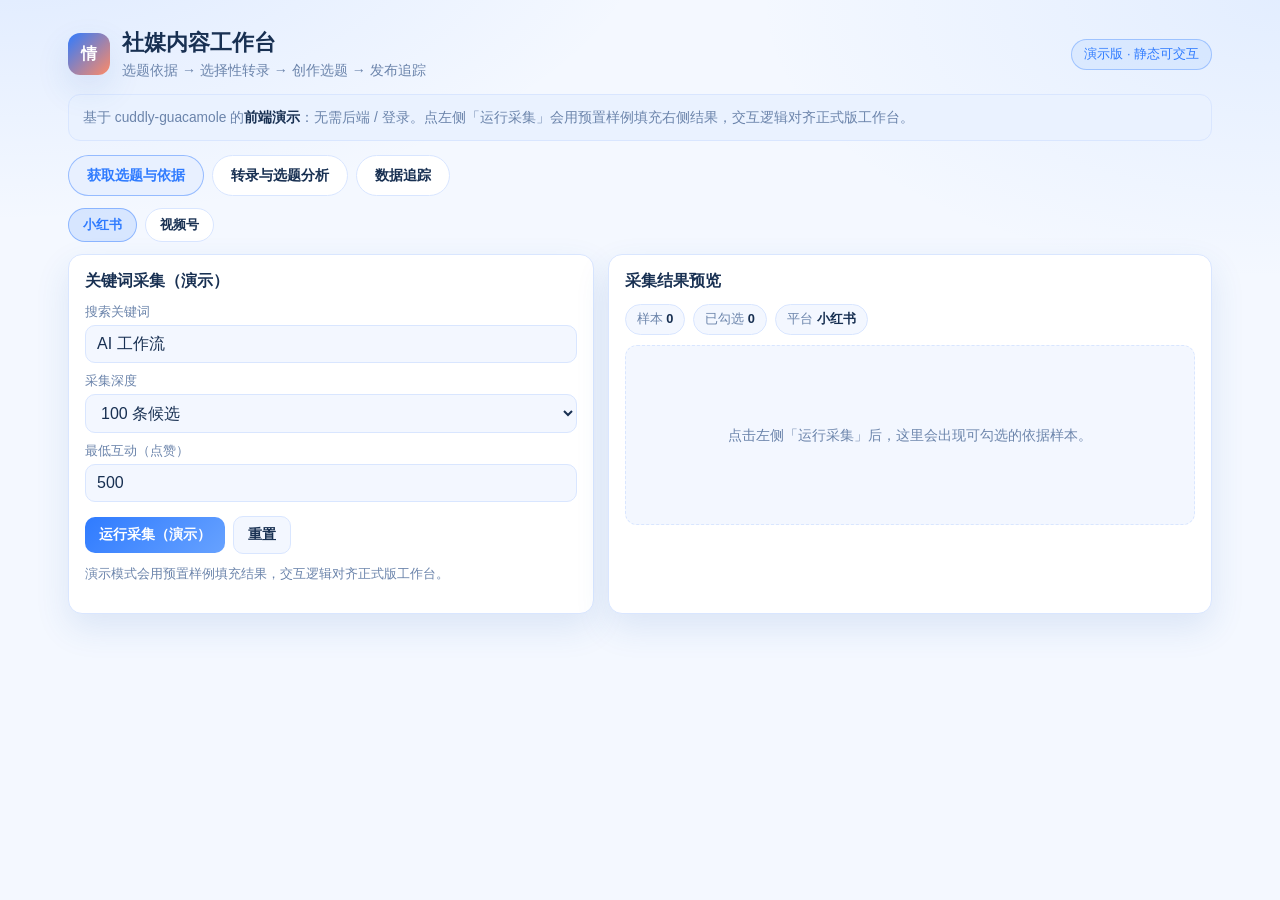
==== demos/topic-ai/index.html @ c687a6bc "Add complete portfolio with synced homepage and detail media" ====
<!DOCTYPE html>
<html lang="zh-CN">
<head>
  <meta charset="UTF-8" />
  <meta name="viewport" content="width=device-width, initial-scale=1" />
  <title>社媒内容工作台 · 演示</title>
  <style>
    :root {
      --bg: #f4f8ff;
      --panel: #fff;
      --panel-2: #f3f7ff;
      --border: #d9e6ff;
      --text: #183052;
      --muted: #6b84ab;
      --accent: #2f7bff;
      --accent-2: #67a2ff;
      --ok: #22b07d;
      --err: #eb5757;
      --shadow: 0 14px 34px rgba(40, 96, 180, 0.12);
      --radius: 14px;
    }
    * { box-sizing: border-box; }
    body {
      margin: 0; min-height: 100vh; color: var(--text);
      font-family: -apple-system, BlinkMacSystemFont, "Segoe UI", "PingFang SC", "Microsoft YaHei", sans-serif;
      background:
        radial-gradient(1100px 520px at 0% -10%, rgba(47,123,255,.12), transparent 60%),
        radial-gradient(900px 480px at 100% 0%, rgba(103,162,255,.12), transparent 58%),
        var(--bg);
    }
    .wrap { max-width: 1180px; margin: 0 auto; padding: 28px 18px 56px; }
    header { display: flex; justify-content: space-between; align-items: center; gap: 12px; margin-bottom: 14px; flex-wrap: wrap; }
    .brand { display: flex; align-items: center; gap: 12px; }
    .logo {
      width: 42px; height: 42px; border-radius: 12px;
      background: linear-gradient(135deg, var(--accent), #ff8a65);
      display: grid; place-items: center; color: #fff; font-weight: 800; box-shadow: var(--shadow);
    }
    h1 { margin: 0; font-size: 1.35rem; }
    .sub { margin: 4px 0 0; color: var(--muted); font-size: .88rem; }
    .badge {
      padding: 6px 12px; border-radius: 999px; font-size: .8rem;
      border: 1px solid rgba(47,123,255,.35); color: var(--accent); background: rgba(47,123,255,.08);
    }
    .banner {
      padding: 12px 14px; border-radius: 12px; margin-bottom: 14px;
      background: #eaf2ff; border: 1px solid var(--border); font-size: .86rem; color: var(--muted); line-height: 1.55;
    }
    .banner strong { color: var(--text); }
    .main-tabs, .plat-tabs { display: flex; gap: 8px; flex-wrap: wrap; margin-bottom: 12px; }
    .tab {
      border: 1px solid var(--border); background: var(--panel); border-radius: 999px;
      padding: 10px 18px; font-weight: 600; font-size: .9rem; cursor: pointer; color: var(--text);
    }
    .tab.on { background: #e8f0ff; border-color: rgba(47,123,255,.45); color: var(--accent); }
    .plat-tab {
      border: 1px solid var(--border); background: var(--panel); border-radius: 999px;
      padding: 7px 14px; font-size: .84rem; cursor: pointer; color: var(--text);
    }
    .plat-tab.on { background: rgba(47,123,255,.14); border-color: rgba(47,123,255,.45); color: var(--accent); font-weight: 600; }
    .grid-2 {
      display: grid; grid-template-columns: 1fr 1.15fr; gap: 14px; align-items: stretch;
    }
    @media (max-width: 900px) { .grid-2 { grid-template-columns: 1fr; } }
    .panel {
      background: var(--panel); border: 1px solid var(--border); border-radius: var(--radius);
      box-shadow: var(--shadow); padding: 16px; min-height: 320px;
    }
    .panel-head { font-weight: 700; margin-bottom: 12px; font-size: .98rem; }
    label.field { display: block; font-size: .8rem; color: var(--muted); margin: 10px 0 4px; }
    input, select, textarea {
      width: 100%; padding: 9px 11px; border-radius: 10px; border: 1px solid var(--border);
      background: var(--panel-2); color: var(--text); font: inherit;
    }
    .row { display: flex; gap: 8px; flex-wrap: wrap; align-items: center; margin-top: 14px; }
    button {
      border: none; border-radius: 10px; padding: 9px 14px; font-weight: 600; font-size: .86rem; cursor: pointer;
    }
    .btn-primary { background: linear-gradient(135deg, var(--accent), var(--accent-2)); color: #fff; }
    .btn-primary:disabled { opacity: .55; cursor: wait; }
    .btn-secondary { background: var(--panel-2); border: 1px solid var(--border); color: var(--text); }
    .btn-danger { background: #fff; border: 1px solid #f3c2c2; color: var(--err); }
    .btn-small { padding: 6px 10px; font-size: .78rem; }
    .hint { color: var(--muted); font-size: .82rem; line-height: 1.5; margin-top: 10px; }
    .stats { display: flex; gap: 8px; flex-wrap: wrap; margin-bottom: 10px; }
    .stat {
      padding: 6px 11px; border-radius: 999px; background: var(--panel-2);
      border: 1px solid var(--border); font-size: .8rem; color: var(--muted);
    }
    .stat strong { color: var(--text); }
    .empty {
      min-height: 180px; display: grid; place-items: center; text-align: center;
      color: var(--muted); font-size: .9rem; padding: 24px; line-height: 1.6;
      border: 1px dashed var(--border); border-radius: 12px; background: var(--panel-2);
    }
    .progress { height: 8px; border-radius: 999px; background: #e8efff; overflow: hidden; margin: 10px 0 12px; }
    .progress > i { display: block; height: 100%; width: 0; background: linear-gradient(90deg, var(--accent), var(--accent-2)); transition: width .18s; }
    .cards { display: grid; gap: 10px; max-height: 420px; overflow: auto; padding-right: 2px; }
    .card {
      border: 1px solid var(--border); border-radius: 12px; padding: 12px; background: #fff;
      display: grid; grid-template-columns: auto 1fr; gap: 10px; align-items: start;
      transition: border-color .15s, box-shadow .15s;
    }
    .card.is-on { border-color: rgba(47,123,255,.55); box-shadow: 0 0 0 2px rgba(47,123,255,.12); }
    .card input { width: auto; margin-top: 3px; }
    .card h3 { margin: 0 0 4px; font-size: .92rem; line-height: 1.35; }
    .meta { display: flex; gap: 10px; flex-wrap: wrap; color: var(--muted); font-size: .76rem; }
    .chip {
      display: inline-block; padding: 2px 8px; border-radius: 999px; font-size: .72rem;
      background: rgba(47,123,255,.08); color: var(--accent); margin-right: 4px;
    }
    .script {
      margin-top: 8px; padding: 9px 10px; border-radius: 10px; background: var(--panel-2);
      border: 1px solid var(--border); white-space: pre-wrap; font-size: .82rem; line-height: 1.5;
      max-height: 110px; overflow: auto; color: #2a4468;
    }
    .hidden { display: none !important; }
    .topic-item { border: 1px solid var(--border); border-radius: 12px; padding: 12px; background: #fff; margin-top: 8px; }
    .topic-item .angle { color: var(--accent); font-size: .78rem; font-weight: 700; margin-bottom: 4px; }
    .bars { display: grid; gap: 8px; margin-top: 8px; }
    .bar-row { display: grid; grid-template-columns: 110px 1fr 40px; gap: 8px; align-items: center; font-size: .82rem; }
    .bar-track { height: 8px; border-radius: 999px; background: #e8efff; overflow: hidden; }
    .bar-track > i { display: block; height: 100%; background: var(--accent); }
    .toast {
      position: fixed; right: 18px; bottom: 18px; padding: 10px 14px; border-radius: 10px;
      background: #183052; color: #fff; font-size: .86rem; opacity: 0; transition: opacity .2s; pointer-events: none; z-index: 20;
    }
    .toast.show { opacity: 1; }
    .track-grid { display: grid; grid-template-columns: repeat(auto-fit, minmax(140px, 1fr)); gap: 10px; }
    .track-card {
      padding: 14px; border-radius: 12px; border: 1px solid var(--border); background: var(--panel-2);
    }
    .track-card .lab { color: var(--muted); font-size: .78rem; }
    .track-card .val { font-size: 1.45rem; font-weight: 700; margin-top: 4px; }
  </style>
</head>
<body>
  <div class="wrap">
    <header>
      <div class="brand">
        <div class="logo">情</div>
        <div>
          <h1>社媒内容工作台</h1>
          <p class="sub">选题依据 → 选择性转录 → 创作选题 → 发布追踪</p>
        </div>
      </div>
      <div class="badge">演示版 · 静态可交互</div>
    </header>

    <div class="banner">
      基于 cuddly-guacamole 的<strong>前端演示</strong>：无需后端 / 登录。点左侧「运行采集」会用预置样例填充右侧结果，交互逻辑对齐正式版工作台。
    </div>

    <div class="main-tabs" id="mainTabs">
      <button type="button" class="tab on" data-tab="collect">获取选题与依据</button>
      <button type="button" class="tab" data-tab="analyze">转录与选题分析</button>
      <button type="button" class="tab" data-tab="track">数据追踪</button>
    </div>

    <div class="plat-tabs" id="platTabs">
      <button type="button" class="plat-tab on" data-plat="小红书">小红书</button>
      <button type="button" class="plat-tab" data-plat="视频号">视频号</button>
    </div>

    <section id="tab-collect">
      <div class="grid-2">
        <div class="panel">
          <div class="panel-head">关键词采集（演示）</div>
          <label class="field">搜索关键词</label>
          <input id="keyword" value="AI 工作流" />
          <label class="field">采集深度</label>
          <select id="depth">
            <option value="50">50 条候选</option>
            <option value="100" selected>100 条候选</option>
            <option value="200">200 条候选</option>
          </select>
          <label class="field">最低互动（点赞）</label>
          <input id="minLiked" type="number" min="0" value="500" />
          <div class="row">
            <button type="button" class="btn-primary" id="runCollect">运行采集（演示）</button>
            <button type="button" class="btn-secondary" id="resetCollect">重置</button>
          </div>
          <p class="hint">演示模式会用预置样例填充结果，交互逻辑对齐正式版工作台。</p>
        </div>

        <div class="panel">
          <div class="panel-head">采集结果预览</div>
          <div class="stats">
            <div class="stat">样本 <strong id="sampleCount">0</strong></div>
            <div class="stat">已勾选 <strong id="selectedCount">0</strong></div>
            <div class="stat">平台 <strong id="platLabel">小红书</strong></div>
          </div>
          <div class="progress hidden" id="runProgress"><i id="runBar"></i></div>
          <div id="resultArea">
            <div class="empty" id="emptyState">点击左侧「运行采集」后，这里会出现可勾选的依据样本。</div>
            <div class="cards hidden" id="itemCards"></div>
          </div>
          <div class="row hidden" id="collectActions">
            <button type="button" class="btn-secondary btn-small" id="selectAll">全选</button>
            <button type="button" class="btn-secondary btn-small" id="clearSel">清空勾选</button>
            <button type="button" class="btn-primary" id="toAnalyze">用已选样本去做转录与选题分析 →</button>
          </div>
        </div>
      </div>
    </section>

    <section id="tab-analyze" class="hidden">
      <div class="grid-2">
        <div class="panel">
          <div class="panel-head">语料主题强度</div>
          <p class="hint" id="analyzeHint">先在「获取选题与依据」勾选样本。</p>
          <div class="bars" id="themeBars"></div>
          <div class="row" style="margin-top:14px">
            <button type="button" class="btn-primary" id="genTopics">生成选题方向</button>
            <button type="button" class="btn-secondary" id="exportMd">导出选题包 Markdown</button>
          </div>
          <div id="topicOut"></div>
        </div>
        <div class="panel">
          <div class="panel-head">已选依据 · 口播 / OCR 预览</div>
          <div class="cards" id="analyzeCards"></div>
        </div>
      </div>
    </section>

    <section id="tab-track" class="hidden">
      <div class="panel">
        <div class="panel-head">发布追踪总览（演示数据）</div>
        <div class="track-grid" id="trackCards"></div>
        <p class="hint">正式版会回传各平台发布后的点赞 / 收藏 / 评论；此处用静态样例示意。</p>
      </div>
    </section>
  </div>
  <div class="toast" id="toast"></div>

  <script>
    const SAMPLES = {
      "小红书": [
        {
          id: "x1",
          title: "体验腾讯 WorkBuddy：1 分钟让 AI 入驻工作流",
          author: "陈兴AI",
          type: "视频",
          liked: "1.1万",
          collected: "1327",
          comment: "40",
          script: "腾讯版 OpenClaw 来了，今天我们就来上手体验最新的 WorkBuddy。\n尤其是微信远程操作电脑的功能。\n和传统 AI 对话不同，它不仅能听懂人话，还能真正操作电脑里的文件。"
        },
        {
          id: "x2",
          title: "Claude 4 发布：50% 成功率为何让整个行业睡不着",
          author: "AI观察员",
          type: "图文",
          liked: "8520",
          collected: "4200",
          comment: "318",
          script: "（OCR）Claude 4 · SWE-bench 50%\n先定验收标准 → 再拆任务 → 最后回写复盘。"
        },
        {
          id: "x3",
          title: "腾讯 WorkBuddy 深度拆解：三招养虾 + 独家提示词",
          author: "噗噗Ning-AI",
          type: "视频",
          liked: "929",
          collected: "1702",
          comment: "1375",
          script: "第一招：选对本地工作文件夹。\n第二招：任务描述要具体。\n第三招：微信接入后，手机就是远程遥控器。"
        },
        {
          id: "x4",
          title: "50%的成功率，为什么已经让整个行业睡不着了 #Claude",
          author: "飞枢科创",
          type: "视频",
          liked: "1236",
          collected: "69",
          comment: "1394",
          script: "从今年起，你可以拿着手机，指挥家里那台 Mac 替你干活了。\n50% 成功率对复杂软件工程任务来说，已经是行业跃迁。"
        }
      ],
      "视频号": [
        {
          id: "c1",
          title: "AI 工作流实操：地铁上指挥电脑写周报",
          author: "增长笔记",
          type: "视频",
          liked: "6400",
          collected: "980",
          comment: "210",
          script: "先打开工作区，再口述验收标准，最后让 Agent 自己跑完回传结果。"
        },
        {
          id: "c2",
          title: "竞品对比口播模板：能力边界怎么讲清楚",
          author: "内容工厂",
          type: "视频",
          liked: "3100",
          collected: "560",
          comment: "88",
          script: "开头抛场景 → 中间拆三步对比 → 结尾给选型结论。"
        },
        {
          id: "c3",
          title: "提示词公式：把「帮我写」改成可验收任务",
          author: "效率实验室",
          type: "视频",
          liked: "2100",
          collected: "740",
          comment: "65",
          script: "目标 + 约束 + 交付物格式，三件套写进提示词。"
        }
      ]
    };

    const THEMES = [
      { name: "AI 工作流", pct: 92 },
      { name: "远程操控电脑", pct: 78 },
      { name: "口播测评结构", pct: 71 },
      { name: "提示词公式", pct: 64 },
      { name: "效率工具入驻", pct: 58 }
    ];

    const TOPICS = [
      { angle: "场景切入", title: "地铁上指挥电脑干活：AI 工作流的真实一天", why: "命中远程操控高频诉求，适合短视频开场钩子。" },
      { angle: "对比测评", title: "WorkBuddy vs Codex：差在「能把事做完」", why: "共现词集中在执行闭环，适合做能力边界说明。" },
      { angle: "方法论", title: "三招养虾公式：文件夹 / 验收标准 / 微信遥控", why: "样本已沉淀步骤化口播，可直接改写成 SOP。" }
    ];

    let platform = "小红书";
    let items = [];
    let selected = new Set();
    let running = false;

    const $ = (s) => document.querySelector(s);
    const $$ = (s) => [...document.querySelectorAll(s)];

    function toast(msg) {
      const el = $("#toast");
      el.textContent = msg;
      el.classList.add("show");
      clearTimeout(el._t);
      el._t = setTimeout(() => el.classList.remove("show"), 1800);
    }

    function escapeHtml(str) {
      return String(str ?? "")
        .replace(/&/g, "&amp;")
        .replace(/</g, "&lt;")
        .replace(/>/g, "&gt;")
        .replace(/"/g, "&quot;");
    }

    function switchTab(tab) {
      $$("#mainTabs .tab").forEach((b) => b.classList.toggle("on", b.dataset.tab === tab));
      $("#tab-collect").classList.toggle("hidden", tab !== "collect");
      $("#tab-analyze").classList.toggle("hidden", tab !== "analyze");
      $("#tab-track").classList.toggle("hidden", tab !== "track");
      if (tab === "analyze") renderAnalyze();
      if (tab === "track") renderTrack();
    }

    function updateCounts() {
      $("#sampleCount").textContent = String(items.length);
      $("#selectedCount").textContent = String(selected.size);
      $("#platLabel").textContent = platform;
    }

    function renderCards() {
      const box = $("#itemCards");
      const empty = $("#emptyState");
      if (!items.length) {
        empty.classList.remove("hidden");
        box.classList.add("hidden");
        $("#collectActions").classList.add("hidden");
        updateCounts();
        return;
      }
      empty.classList.add("hidden");
      box.classList.remove("hidden");
      $("#collectActions").classList.remove("hidden");
      box.innerHTML = items.map((it) => `
        <label class="card ${selected.has(it.id) ? "is-on" : ""}" data-id="${it.id}">
          <input type="checkbox" ${selected.has(it.id) ? "checked" : ""} />
          <div>
            <h3>${escapeHtml(it.title)}</h3>
            <div class="meta">
              <span class="chip">${escapeHtml(it.type)}</span>
              <span>@${escapeHtml(it.author)}</span>
              <span>赞 ${escapeHtml(it.liked)}</span>
              <span>藏 ${escapeHtml(it.collected)}</span>
              <span>评 ${escapeHtml(it.comment)}</span>
            </div>
            <div class="script">${escapeHtml(it.script)}</div>
          </div>
        </label>
      `).join("");
      box.querySelectorAll(".card").forEach((card) => {
        const id = card.dataset.id;
        const cb = card.querySelector("input");
        const sync = () => {
          if (cb.checked) selected.add(id);
          else selected.delete(id);
          card.classList.toggle("is-on", cb.checked);
          updateCounts();
        };
        cb.addEventListener("change", sync);
        card.addEventListener("click", (e) => {
          if (e.target === cb) return;
          cb.checked = !cb.checked;
          sync();
        });
      });
      updateCounts();
    }

    function runCollect() {
      if (running) return;
      running = true;
      const btn = $("#runCollect");
      btn.disabled = true;
      btn.textContent = "采集中…";
      $("#runProgress").classList.remove("hidden");
      const bar = $("#runBar");
      bar.style.width = "0%";
      selected.clear();
      items = [];
      renderCards();

      const keyword = ($("#keyword").value || "AI 工作流").trim();
      const depth = Number($("#depth").value) || 100;
      const pool = SAMPLES[platform] || SAMPLES["小红书"];
      let step = 0;
      const timer = setInterval(() => {
        step += 1;
        bar.style.width = `${Math.min(100, step * 12)}%`;
        if (step >= 8) {
          clearInterval(timer);
          items = pool.map((it, i) => ({
            ...it,
            title: i === 0 ? `${it.title} · 命中「${keyword}」` : it.title
          }));
          // 演示：按深度只展示前 N 条（样例池有限）
          items = items.slice(0, Math.min(items.length, Math.ceil(depth / 50) + 1));
          selected.add(items[0].id);
          if (items[1]) selected.add(items[1].id);
          renderCards();
          bar.style.width = "100%";
          btn.disabled = false;
          btn.textContent = "运行采集（演示）";
          running = false;
          toast(`已采集 ${items.length} 条「${platform}」样本（演示）`);
          setTimeout(() => $("#runProgress").classList.add("hidden"), 500);
        }
      }, 120);
    }

    function resetCollect() {
      items = [];
      selected.clear();
      $("#keyword").value = "AI 工作流";
      $("#depth").value = "100";
      $("#minLiked").value = "500";
      $("#runProgress").classList.add("hidden");
      renderCards();
      toast("已重置");
    }

    function renderAnalyze() {
      const hint = $("#analyzeHint");
      const cards = $("#analyzeCards");
      const picked = items.filter((it) => selected.has(it.id));
      if (!picked.length) {
        hint.textContent = "还没有勾选样本。请回到「获取选题与依据」运行采集并勾选。";
        cards.innerHTML = `<div class="empty">暂无已选依据</div>`;
        $("#themeBars").innerHTML = "";
        $("#topicOut").innerHTML = "";
        return;
      }
      hint.textContent = `已载入 ${picked.length} 条依据 · 平台 ${platform} · 关键词「${$("#keyword").value}」`;
      $("#themeBars").innerHTML = THEMES.map((t) => `
        <div class="bar-row">
          <span>${escapeHtml(t.name)}</span>
          <div class="bar-track"><i style="width:${t.pct}%"></i></div>
          <span>${t.pct}</span>
        </div>
      `).join("");
      cards.innerHTML = picked.map((it) => `
        <div class="card">
          <div></div>
          <div>
            <h3>${escapeHtml(it.title)}</h3>
            <div class="meta"><span>@${escapeHtml(it.author)}</span><span>${escapeHtml(it.type)}</span></div>
            <div class="script">${escapeHtml(it.script)}</div>
          </div>
        </div>
      `).join("");
    }

    function genTopics() {
      if (!selected.size) {
        toast("请先勾选至少 1 条样本");
        switchTab("collect");
        return;
      }
      $("#topicOut").innerHTML = TOPICS.map((t) => `
        <div class="topic-item">
          <div class="angle">${escapeHtml(t.angle)}</div>
          <strong>${escapeHtml(t.title)}</strong>
          <p class="hint" style="margin:6px 0 0">${escapeHtml(t.why)}</p>
        </div>
      `).join("");
      toast("已生成 3 个选题方向");
    }

    function exportMd() {
      if (!selected.size) {
        toast("请先勾选样本");
        return;
      }
      const picked = items.filter((it) => selected.has(it.id));
      const md = [
        `# 选题包 · ${$("#keyword").value}`,
        ``,
        `平台：${platform}`,
        ``,
        `## 依据样本`,
        ...picked.map((it, i) => `${i + 1}. ${it.title}（@${it.author}）`),
        ``,
        `## 选题方向`,
        ...TOPICS.map((t) => `- [${t.angle}] ${t.title}`)
      ].join("\n");
      const blob = new Blob([md], { type: "text/markdown;charset=utf-8" });
      const a = document.createElement("a");
      a.href = URL.createObjectURL(blob);
      a.download = "选题包-演示.md";
      a.click();
      URL.revokeObjectURL(a.href);
      toast("已导出 Markdown");
    }

    function renderTrack() {
      const n = Math.max(selected.size, items.length ? 2 : 0);
      const data = [
        { lab: "累计内容", val: String(12 + n) },
        { lab: "成功数", val: String(10 + n) },
        { lab: "成功率", val: n ? "91.2%" : "0%" },
        { lab: "处理中", val: "1" },
        { lab: "异常/失败", val: "0" }
      ];
      $("#trackCards").innerHTML = data.map((d) => `
        <div class="track-card">
          <div class="lab">${d.lab}</div>
          <div class="val">${d.val}</div>
        </div>
      `).join("");
    }

    $$("#mainTabs .tab").forEach((b) => b.addEventListener("click", () => switchTab(b.dataset.tab)));
    $$("#platTabs .plat-tab").forEach((b) => b.addEventListener("click", () => {
      platform = b.dataset.plat;
      $$("#platTabs .plat-tab").forEach((x) => x.classList.toggle("on", x === b));
      items = [];
      selected.clear();
      renderCards();
      toast(`已切换到 ${platform}`);
    }));

    $("#runCollect").onclick = runCollect;
    $("#resetCollect").onclick = resetCollect;
    $("#selectAll").onclick = () => {
      items.forEach((it) => selected.add(it.id));
      renderCards();
    };
    $("#clearSel").onclick = () => {
      selected.clear();
      renderCards();
    };
    $("#toAnalyze").onclick = () => {
      if (!selected.size) {
        toast("请先勾选至少 1 条");
        return;
      }
      switchTab("analyze");
    };
    $("#genTopics").onclick = genTopics;
    $("#exportMd").onclick = exportMd;

    renderCards();
  </script>
</body>
</html>
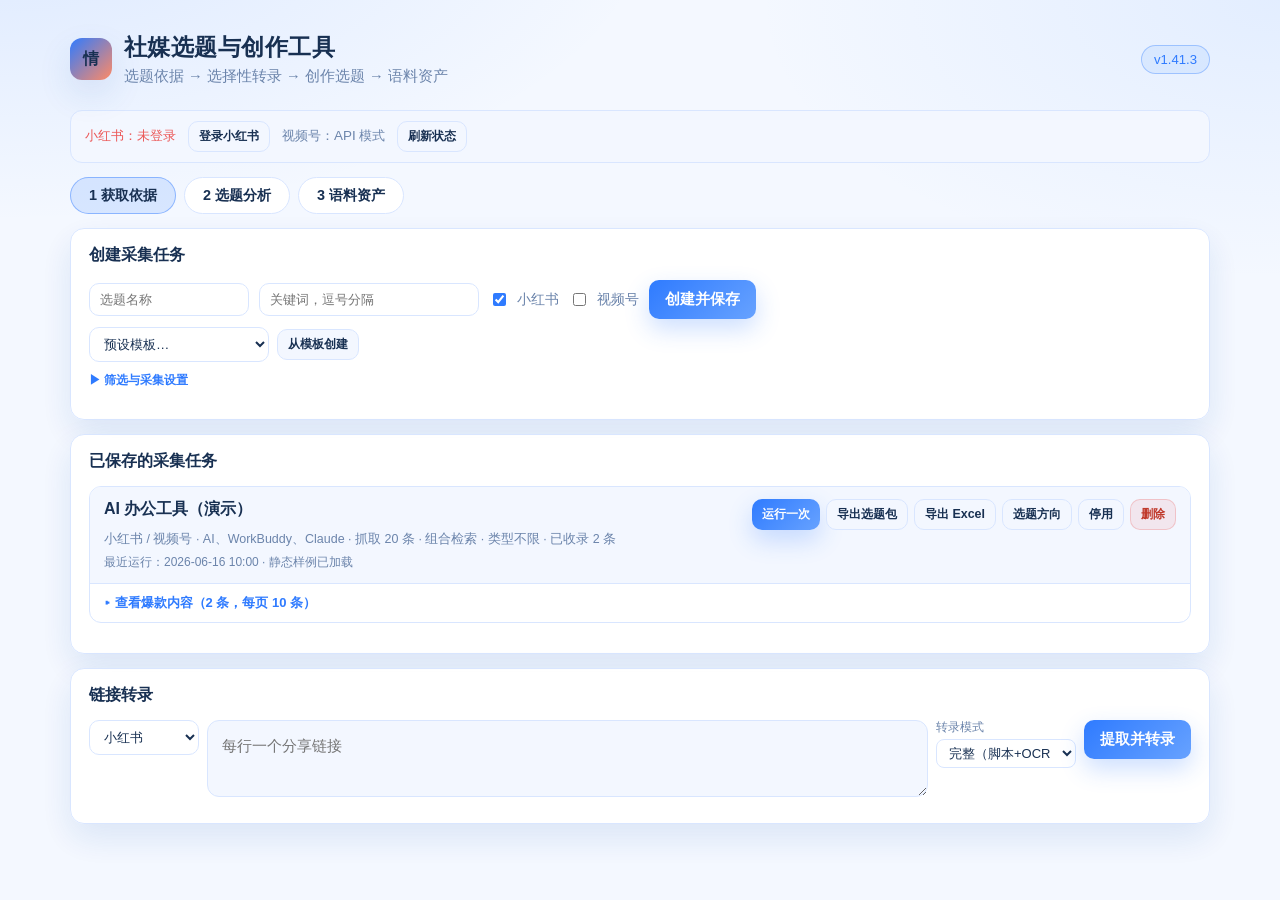
==== commit f76fde9c: "Add full cuddly-guacamole experience pack as topic-ai demo" ====
--- a/demos/topic-ai/index.html
+++ b/demos/topic-ai/index.html
@@ -1,590 +1,28 @@
 <!DOCTYPE html>
 <html lang="zh-CN">
-<head>
-  <meta charset="UTF-8" />
-  <meta name="viewport" content="width=device-width, initial-scale=1" />
-  <title>社媒内容工作台 · 演示</title>
-  <style>
-    :root {
-      --bg: #f4f8ff;
-      --panel: #fff;
-      --panel-2: #f3f7ff;
-      --border: #d9e6ff;
-      --text: #183052;
-      --muted: #6b84ab;
-      --accent: #2f7bff;
-      --accent-2: #67a2ff;
-      --ok: #22b07d;
-      --err: #eb5757;
-      --shadow: 0 14px 34px rgba(40, 96, 180, 0.12);
-      --radius: 14px;
-    }
-    * { box-sizing: border-box; }
-    body {
-      margin: 0; min-height: 100vh; color: var(--text);
-      font-family: -apple-system, BlinkMacSystemFont, "Segoe UI", "PingFang SC", "Microsoft YaHei", sans-serif;
-      background:
-        radial-gradient(1100px 520px at 0% -10%, rgba(47,123,255,.12), transparent 60%),
-        radial-gradient(900px 480px at 100% 0%, rgba(103,162,255,.12), transparent 58%),
-        var(--bg);
-    }
-    .wrap { max-width: 1180px; margin: 0 auto; padding: 28px 18px 56px; }
-    header { display: flex; justify-content: space-between; align-items: center; gap: 12px; margin-bottom: 14px; flex-wrap: wrap; }
-    .brand { display: flex; align-items: center; gap: 12px; }
-    .logo {
-      width: 42px; height: 42px; border-radius: 12px;
-      background: linear-gradient(135deg, var(--accent), #ff8a65);
-      display: grid; place-items: center; color: #fff; font-weight: 800; box-shadow: var(--shadow);
-    }
-    h1 { margin: 0; font-size: 1.35rem; }
-    .sub { margin: 4px 0 0; color: var(--muted); font-size: .88rem; }
-    .badge {
-      padding: 6px 12px; border-radius: 999px; font-size: .8rem;
-      border: 1px solid rgba(47,123,255,.35); color: var(--accent); background: rgba(47,123,255,.08);
-    }
-    .banner {
-      padding: 12px 14px; border-radius: 12px; margin-bottom: 14px;
-      background: #eaf2ff; border: 1px solid var(--border); font-size: .86rem; color: var(--muted); line-height: 1.55;
-    }
-    .banner strong { color: var(--text); }
-    .main-tabs, .plat-tabs { display: flex; gap: 8px; flex-wrap: wrap; margin-bottom: 12px; }
-    .tab {
-      border: 1px solid var(--border); background: var(--panel); border-radius: 999px;
-      padding: 10px 18px; font-weight: 600; font-size: .9rem; cursor: pointer; color: var(--text);
-    }
-    .tab.on { background: #e8f0ff; border-color: rgba(47,123,255,.45); color: var(--accent); }
-    .plat-tab {
-      border: 1px solid var(--border); background: var(--panel); border-radius: 999px;
-      padding: 7px 14px; font-size: .84rem; cursor: pointer; color: var(--text);
-    }
-    .plat-tab.on { background: rgba(47,123,255,.14); border-color: rgba(47,123,255,.45); color: var(--accent); font-weight: 600; }
-    .grid-2 {
-      display: grid; grid-template-columns: 1fr 1.15fr; gap: 14px; align-items: stretch;
-    }
-    @media (max-width: 900px) { .grid-2 { grid-template-columns: 1fr; } }
-    .panel {
-      background: var(--panel); border: 1px solid var(--border); border-radius: var(--radius);
-      box-shadow: var(--shadow); padding: 16px; min-height: 320px;
-    }
-    .panel-head { font-weight: 700; margin-bottom: 12px; font-size: .98rem; }
-    label.field { display: block; font-size: .8rem; color: var(--muted); margin: 10px 0 4px; }
-    input, select, textarea {
-      width: 100%; padding: 9px 11px; border-radius: 10px; border: 1px solid var(--border);
-      background: var(--panel-2); color: var(--text); font: inherit;
-    }
-    .row { display: flex; gap: 8px; flex-wrap: wrap; align-items: center; margin-top: 14px; }
-    button {
-      border: none; border-radius: 10px; padding: 9px 14px; font-weight: 600; font-size: .86rem; cursor: pointer;
-    }
-    .btn-primary { background: linear-gradient(135deg, var(--accent), var(--accent-2)); color: #fff; }
-    .btn-primary:disabled { opacity: .55; cursor: wait; }
-    .btn-secondary { background: var(--panel-2); border: 1px solid var(--border); color: var(--text); }
-    .btn-danger { background: #fff; border: 1px solid #f3c2c2; color: var(--err); }
-    .btn-small { padding: 6px 10px; font-size: .78rem; }
-    .hint { color: var(--muted); font-size: .82rem; line-height: 1.5; margin-top: 10px; }
-    .stats { display: flex; gap: 8px; flex-wrap: wrap; margin-bottom: 10px; }
-    .stat {
-      padding: 6px 11px; border-radius: 999px; background: var(--panel-2);
-      border: 1px solid var(--border); font-size: .8rem; color: var(--muted);
-    }
-    .stat strong { color: var(--text); }
-    .empty {
-      min-height: 180px; display: grid; place-items: center; text-align: center;
-      color: var(--muted); font-size: .9rem; padding: 24px; line-height: 1.6;
-      border: 1px dashed var(--border); border-radius: 12px; background: var(--panel-2);
-    }
-    .progress { height: 8px; border-radius: 999px; background: #e8efff; overflow: hidden; margin: 10px 0 12px; }
-    .progress > i { display: block; height: 100%; width: 0; background: linear-gradient(90deg, var(--accent), var(--accent-2)); transition: width .18s; }
-    .cards { display: grid; gap: 10px; max-height: 420px; overflow: auto; padding-right: 2px; }
-    .card {
-      border: 1px solid var(--border); border-radius: 12px; padding: 12px; background: #fff;
-      display: grid; grid-template-columns: auto 1fr; gap: 10px; align-items: start;
-      transition: border-color .15s, box-shadow .15s;
-    }
-    .card.is-on { border-color: rgba(47,123,255,.55); box-shadow: 0 0 0 2px rgba(47,123,255,.12); }
-    .card input { width: auto; margin-top: 3px; }
-    .card h3 { margin: 0 0 4px; font-size: .92rem; line-height: 1.35; }
-    .meta { display: flex; gap: 10px; flex-wrap: wrap; color: var(--muted); font-size: .76rem; }
-    .chip {
-      display: inline-block; padding: 2px 8px; border-radius: 999px; font-size: .72rem;
-      background: rgba(47,123,255,.08); color: var(--accent); margin-right: 4px;
-    }
-    .script {
-      margin-top: 8px; padding: 9px 10px; border-radius: 10px; background: var(--panel-2);
-      border: 1px solid var(--border); white-space: pre-wrap; font-size: .82rem; line-height: 1.5;
-      max-height: 110px; overflow: auto; color: #2a4468;
-    }
-    .hidden { display: none !important; }
-    .topic-item { border: 1px solid var(--border); border-radius: 12px; padding: 12px; background: #fff; margin-top: 8px; }
-    .topic-item .angle { color: var(--accent); font-size: .78rem; font-weight: 700; margin-bottom: 4px; }
-    .bars { display: grid; gap: 8px; margin-top: 8px; }
-    .bar-row { display: grid; grid-template-columns: 110px 1fr 40px; gap: 8px; align-items: center; font-size: .82rem; }
-    .bar-track { height: 8px; border-radius: 999px; background: #e8efff; overflow: hidden; }
-    .bar-track > i { display: block; height: 100%; background: var(--accent); }
-    .toast {
-      position: fixed; right: 18px; bottom: 18px; padding: 10px 14px; border-radius: 10px;
-      background: #183052; color: #fff; font-size: .86rem; opacity: 0; transition: opacity .2s; pointer-events: none; z-index: 20;
-    }
-    .toast.show { opacity: 1; }
-    .track-grid { display: grid; grid-template-columns: repeat(auto-fit, minmax(140px, 1fr)); gap: 10px; }
-    .track-card {
-      padding: 14px; border-radius: 12px; border: 1px solid var(--border); background: var(--panel-2);
-    }
-    .track-card .lab { color: var(--muted); font-size: .78rem; }
-    .track-card .val { font-size: 1.45rem; font-weight: 700; margin-top: 4px; }
-  </style>
-</head>
-<body>
-  <div class="wrap">
-    <header>
-      <div class="brand">
-        <div class="logo">情</div>
-        <div>
-          <h1>社媒内容工作台</h1>
-          <p class="sub">选题依据 → 选择性转录 → 创作选题 → 发布追踪</p>
-        </div>
-      </div>
-      <div class="badge">演示版 · 静态可交互</div>
-    </header>
-
-    <div class="banner">
-      基于 cuddly-guacamole 的<strong>前端演示</strong>：无需后端 / 登录。点左侧「运行采集」会用预置样例填充右侧结果，交互逻辑对齐正式版工作台。
-    </div>
-
-    <div class="main-tabs" id="mainTabs">
-      <button type="button" class="tab on" data-tab="collect">获取选题与依据</button>
-      <button type="button" class="tab" data-tab="analyze">转录与选题分析</button>
-      <button type="button" class="tab" data-tab="track">数据追踪</button>
-    </div>
-
-    <div class="plat-tabs" id="platTabs">
-      <button type="button" class="plat-tab on" data-plat="小红书">小红书</button>
-      <button type="button" class="plat-tab" data-plat="视频号">视频号</button>
-    </div>
-
-    <section id="tab-collect">
-      <div class="grid-2">
-        <div class="panel">
-          <div class="panel-head">关键词采集（演示）</div>
-          <label class="field">搜索关键词</label>
-          <input id="keyword" value="AI 工作流" />
-          <label class="field">采集深度</label>
-          <select id="depth">
-            <option value="50">50 条候选</option>
-            <option value="100" selected>100 条候选</option>
-            <option value="200">200 条候选</option>
-          </select>
-          <label class="field">最低互动（点赞）</label>
-          <input id="minLiked" type="number" min="0" value="500" />
-          <div class="row">
-            <button type="button" class="btn-primary" id="runCollect">运行采集（演示）</button>
-            <button type="button" class="btn-secondary" id="resetCollect">重置</button>
-          </div>
-          <p class="hint">演示模式会用预置样例填充结果，交互逻辑对齐正式版工作台。</p>
-        </div>
-
-        <div class="panel">
-          <div class="panel-head">采集结果预览</div>
-          <div class="stats">
-            <div class="stat">样本 <strong id="sampleCount">0</strong></div>
-            <div class="stat">已勾选 <strong id="selectedCount">0</strong></div>
-            <div class="stat">平台 <strong id="platLabel">小红书</strong></div>
-          </div>
-          <div class="progress hidden" id="runProgress"><i id="runBar"></i></div>
-          <div id="resultArea">
-            <div class="empty" id="emptyState">点击左侧「运行采集」后，这里会出现可勾选的依据样本。</div>
-            <div class="cards hidden" id="itemCards"></div>
-          </div>
-          <div class="row hidden" id="collectActions">
-            <button type="button" class="btn-secondary btn-small" id="selectAll">全选</button>
-            <button type="button" class="btn-secondary btn-small" id="clearSel">清空勾选</button>
-            <button type="button" class="btn-primary" id="toAnalyze">用已选样本去做转录与选题分析 →</button>
-          </div>
-        </div>
-      </div>
-    </section>
-
-    <section id="tab-analyze" class="hidden">
-      <div class="grid-2">
-        <div class="panel">
-          <div class="panel-head">语料主题强度</div>
-          <p class="hint" id="analyzeHint">先在「获取选题与依据」勾选样本。</p>
-          <div class="bars" id="themeBars"></div>
-          <div class="row" style="margin-top:14px">
-            <button type="button" class="btn-primary" id="genTopics">生成选题方向</button>
-            <button type="button" class="btn-secondary" id="exportMd">导出选题包 Markdown</button>
-          </div>
-          <div id="topicOut"></div>
-        </div>
-        <div class="panel">
-          <div class="panel-head">已选依据 · 口播 / OCR 预览</div>
-          <div class="cards" id="analyzeCards"></div>
-        </div>
-      </div>
-    </section>
-
-    <section id="tab-track" class="hidden">
-      <div class="panel">
-        <div class="panel-head">发布追踪总览（演示数据）</div>
-        <div class="track-grid" id="trackCards"></div>
-        <p class="hint">正式版会回传各平台发布后的点赞 / 收藏 / 评论；此处用静态样例示意。</p>
-      </div>
-    </section>
-  </div>
-  <div class="toast" id="toast"></div>
-
-  <script>
-    const SAMPLES = {
-      "小红书": [
-        {
-          id: "x1",
-          title: "体验腾讯 WorkBuddy：1 分钟让 AI 入驻工作流",
-          author: "陈兴AI",
-          type: "视频",
-          liked: "1.1万",
-          collected: "1327",
-          comment: "40",
-          script: "腾讯版 OpenClaw 来了，今天我们就来上手体验最新的 WorkBuddy。\n尤其是微信远程操作电脑的功能。\n和传统 AI 对话不同，它不仅能听懂人话，还能真正操作电脑里的文件。"
-        },
-        {
-          id: "x2",
-          title: "Claude 4 发布：50% 成功率为何让整个行业睡不着",
-          author: "AI观察员",
-          type: "图文",
-          liked: "8520",
-          collected: "4200",
-          comment: "318",
-          script: "（OCR）Claude 4 · SWE-bench 50%\n先定验收标准 → 再拆任务 → 最后回写复盘。"
-        },
-        {
-          id: "x3",
-          title: "腾讯 WorkBuddy 深度拆解：三招养虾 + 独家提示词",
-          author: "噗噗Ning-AI",
-          type: "视频",
-          liked: "929",
-          collected: "1702",
-          comment: "1375",
-          script: "第一招：选对本地工作文件夹。\n第二招：任务描述要具体。\n第三招：微信接入后，手机就是远程遥控器。"
-        },
-        {
-          id: "x4",
-          title: "50%的成功率，为什么已经让整个行业睡不着了 #Claude",
-          author: "飞枢科创",
-          type: "视频",
-          liked: "1236",
-          collected: "69",
-          comment: "1394",
-          script: "从今年起，你可以拿着手机，指挥家里那台 Mac 替你干活了。\n50% 成功率对复杂软件工程任务来说，已经是行业跃迁。"
-        }
-      ],
-      "视频号": [
-        {
-          id: "c1",
-          title: "AI 工作流实操：地铁上指挥电脑写周报",
-          author: "增长笔记",
-          type: "视频",
-          liked: "6400",
-          collected: "980",
-          comment: "210",
-          script: "先打开工作区，再口述验收标准，最后让 Agent 自己跑完回传结果。"
-        },
-        {
-          id: "c2",
-          title: "竞品对比口播模板：能力边界怎么讲清楚",
-          author: "内容工厂",
-          type: "视频",
-          liked: "3100",
-          collected: "560",
-          comment: "88",
-          script: "开头抛场景 → 中间拆三步对比 → 结尾给选型结论。"
-        },
-        {
-          id: "c3",
-          title: "提示词公式：把「帮我写」改成可验收任务",
-          author: "效率实验室",
-          type: "视频",
-          liked: "2100",
-          collected: "740",
-          comment: "65",
-          script: "目标 + 约束 + 交付物格式，三件套写进提示词。"
-        }
-      ]
-    };
-
-    const THEMES = [
-      { name: "AI 工作流", pct: 92 },
-      { name: "远程操控电脑", pct: 78 },
-      { name: "口播测评结构", pct: 71 },
-      { name: "提示词公式", pct: 64 },
-      { name: "效率工具入驻", pct: 58 }
-    ];
-
-    const TOPICS = [
-      { angle: "场景切入", title: "地铁上指挥电脑干活：AI 工作流的真实一天", why: "命中远程操控高频诉求，适合短视频开场钩子。" },
-      { angle: "对比测评", title: "WorkBuddy vs Codex：差在「能把事做完」", why: "共现词集中在执行闭环，适合做能力边界说明。" },
-      { angle: "方法论", title: "三招养虾公式：文件夹 / 验收标准 / 微信遥控", why: "样本已沉淀步骤化口播，可直接改写成 SOP。" }
-    ];
-
-    let platform = "小红书";
-    let items = [];
-    let selected = new Set();
-    let running = false;
-
-    const $ = (s) => document.querySelector(s);
-    const $$ = (s) => [...document.querySelectorAll(s)];
-
-    function toast(msg) {
-      const el = $("#toast");
-      el.textContent = msg;
-      el.classList.add("show");
-      clearTimeout(el._t);
-      el._t = setTimeout(() => el.classList.remove("show"), 1800);
-    }
-
-    function escapeHtml(str) {
-      return String(str ?? "")
-        .replace(/&/g, "&amp;")
-        .replace(/</g, "&lt;")
-        .replace(/>/g, "&gt;")
-        .replace(/"/g, "&quot;");
-    }
-
-    function switchTab(tab) {
-      $$("#mainTabs .tab").forEach((b) => b.classList.toggle("on", b.dataset.tab === tab));
-      $("#tab-collect").classList.toggle("hidden", tab !== "collect");
-      $("#tab-analyze").classList.toggle("hidden", tab !== "analyze");
-      $("#tab-track").classList.toggle("hidden", tab !== "track");
-      if (tab === "analyze") renderAnalyze();
-      if (tab === "track") renderTrack();
-    }
-
-    function updateCounts() {
-      $("#sampleCount").textContent = String(items.length);
-      $("#selectedCount").textContent = String(selected.size);
-      $("#platLabel").textContent = platform;
-    }
-
-    function renderCards() {
-      const box = $("#itemCards");
-      const empty = $("#emptyState");
-      if (!items.length) {
-        empty.classList.remove("hidden");
-        box.classList.add("hidden");
-        $("#collectActions").classList.add("hidden");
-        updateCounts();
-        return;
+  <head>
+    <meta charset="UTF-8" />
+    <meta name="viewport" content="width=device-width, initial-scale=1" />
+    <title>社媒选题与创作工具 · 体验版</title>
+    <meta http-equiv="refresh" content="0; url=static/index.html?demo=1" />
+    <link rel="canonical" href="static/index.html?demo=1" />
+    <style>
+      body {
+        margin: 0;
+        min-height: 100vh;
+        display: grid;
+        place-items: center;
+        font-family: "PingFang SC", "Microsoft YaHei", sans-serif;
+        background: #f4f8ff;
+        color: #183052;
       }
-      empty.classList.add("hidden");
-      box.classList.remove("hidden");
-      $("#collectActions").classList.remove("hidden");
-      box.innerHTML = items.map((it) => `
-        <label class="card ${selected.has(it.id) ? "is-on" : ""}" data-id="${it.id}">
-          <input type="checkbox" ${selected.has(it.id) ? "checked" : ""} />
-          <div>
-            <h3>${escapeHtml(it.title)}</h3>
-            <div class="meta">
-              <span class="chip">${escapeHtml(it.type)}</span>
-              <span>@${escapeHtml(it.author)}</span>
-              <span>赞 ${escapeHtml(it.liked)}</span>
-              <span>藏 ${escapeHtml(it.collected)}</span>
-              <span>评 ${escapeHtml(it.comment)}</span>
-            </div>
-            <div class="script">${escapeHtml(it.script)}</div>
-          </div>
-        </label>
-      `).join("");
-      box.querySelectorAll(".card").forEach((card) => {
-        const id = card.dataset.id;
-        const cb = card.querySelector("input");
-        const sync = () => {
-          if (cb.checked) selected.add(id);
-          else selected.delete(id);
-          card.classList.toggle("is-on", cb.checked);
-          updateCounts();
-        };
-        cb.addEventListener("change", sync);
-        card.addEventListener("click", (e) => {
-          if (e.target === cb) return;
-          cb.checked = !cb.checked;
-          sync();
-        });
-      });
-      updateCounts();
-    }
-
-    function runCollect() {
-      if (running) return;
-      running = true;
-      const btn = $("#runCollect");
-      btn.disabled = true;
-      btn.textContent = "采集中…";
-      $("#runProgress").classList.remove("hidden");
-      const bar = $("#runBar");
-      bar.style.width = "0%";
-      selected.clear();
-      items = [];
-      renderCards();
-
-      const keyword = ($("#keyword").value || "AI 工作流").trim();
-      const depth = Number($("#depth").value) || 100;
-      const pool = SAMPLES[platform] || SAMPLES["小红书"];
-      let step = 0;
-      const timer = setInterval(() => {
-        step += 1;
-        bar.style.width = `${Math.min(100, step * 12)}%`;
-        if (step >= 8) {
-          clearInterval(timer);
-          items = pool.map((it, i) => ({
-            ...it,
-            title: i === 0 ? `${it.title} · 命中「${keyword}」` : it.title
-          }));
-          // 演示：按深度只展示前 N 条（样例池有限）
-          items = items.slice(0, Math.min(items.length, Math.ceil(depth / 50) + 1));
-          selected.add(items[0].id);
-          if (items[1]) selected.add(items[1].id);
-          renderCards();
-          bar.style.width = "100%";
-          btn.disabled = false;
-          btn.textContent = "运行采集（演示）";
-          running = false;
-          toast(`已采集 ${items.length} 条「${platform}」样本（演示）`);
-          setTimeout(() => $("#runProgress").classList.add("hidden"), 500);
-        }
-      }, 120);
-    }
-
-    function resetCollect() {
-      items = [];
-      selected.clear();
-      $("#keyword").value = "AI 工作流";
-      $("#depth").value = "100";
-      $("#minLiked").value = "500";
-      $("#runProgress").classList.add("hidden");
-      renderCards();
-      toast("已重置");
-    }
-
-    function renderAnalyze() {
-      const hint = $("#analyzeHint");
-      const cards = $("#analyzeCards");
-      const picked = items.filter((it) => selected.has(it.id));
-      if (!picked.length) {
-        hint.textContent = "还没有勾选样本。请回到「获取选题与依据」运行采集并勾选。";
-        cards.innerHTML = `<div class="empty">暂无已选依据</div>`;
-        $("#themeBars").innerHTML = "";
-        $("#topicOut").innerHTML = "";
-        return;
+      a {
+        color: #2f7bff;
+        font-size: 1.05rem;
       }
-      hint.textContent = `已载入 ${picked.length} 条依据 · 平台 ${platform} · 关键词「${$("#keyword").value}」`;
-      $("#themeBars").innerHTML = THEMES.map((t) => `
-        <div class="bar-row">
-          <span>${escapeHtml(t.name)}</span>
-          <div class="bar-track"><i style="width:${t.pct}%"></i></div>
-          <span>${t.pct}</span>
-        </div>
-      `).join("");
-      cards.innerHTML = picked.map((it) => `
-        <div class="card">
-          <div></div>
-          <div>
-            <h3>${escapeHtml(it.title)}</h3>
-            <div class="meta"><span>@${escapeHtml(it.author)}</span><span>${escapeHtml(it.type)}</span></div>
-            <div class="script">${escapeHtml(it.script)}</div>
-          </div>
-        </div>
-      `).join("");
-    }
-
-    function genTopics() {
-      if (!selected.size) {
-        toast("请先勾选至少 1 条样本");
-        switchTab("collect");
-        return;
-      }
-      $("#topicOut").innerHTML = TOPICS.map((t) => `
-        <div class="topic-item">
-          <div class="angle">${escapeHtml(t.angle)}</div>
-          <strong>${escapeHtml(t.title)}</strong>
-          <p class="hint" style="margin:6px 0 0">${escapeHtml(t.why)}</p>
-        </div>
-      `).join("");
-      toast("已生成 3 个选题方向");
-    }
-
-    function exportMd() {
-      if (!selected.size) {
-        toast("请先勾选样本");
-        return;
-      }
-      const picked = items.filter((it) => selected.has(it.id));
-      const md = [
-        `# 选题包 · ${$("#keyword").value}`,
-        ``,
-        `平台：${platform}`,
-        ``,
-        `## 依据样本`,
-        ...picked.map((it, i) => `${i + 1}. ${it.title}（@${it.author}）`),
-        ``,
-        `## 选题方向`,
-        ...TOPICS.map((t) => `- [${t.angle}] ${t.title}`)
-      ].join("\n");
-      const blob = new Blob([md], { type: "text/markdown;charset=utf-8" });
-      const a = document.createElement("a");
-      a.href = URL.createObjectURL(blob);
-      a.download = "选题包-演示.md";
-      a.click();
-      URL.revokeObjectURL(a.href);
-      toast("已导出 Markdown");
-    }
-
-    function renderTrack() {
-      const n = Math.max(selected.size, items.length ? 2 : 0);
-      const data = [
-        { lab: "累计内容", val: String(12 + n) },
-        { lab: "成功数", val: String(10 + n) },
-        { lab: "成功率", val: n ? "91.2%" : "0%" },
-        { lab: "处理中", val: "1" },
-        { lab: "异常/失败", val: "0" }
-      ];
-      $("#trackCards").innerHTML = data.map((d) => `
-        <div class="track-card">
-          <div class="lab">${d.lab}</div>
-          <div class="val">${d.val}</div>
-        </div>
-      `).join("");
-    }
-
-    $$("#mainTabs .tab").forEach((b) => b.addEventListener("click", () => switchTab(b.dataset.tab)));
-    $$("#platTabs .plat-tab").forEach((b) => b.addEventListener("click", () => {
-      platform = b.dataset.plat;
-      $$("#platTabs .plat-tab").forEach((x) => x.classList.toggle("on", x === b));
-      items = [];
-      selected.clear();
-      renderCards();
-      toast(`已切换到 ${platform}`);
-    }));
-
-    $("#runCollect").onclick = runCollect;
-    $("#resetCollect").onclick = resetCollect;
-    $("#selectAll").onclick = () => {
-      items.forEach((it) => selected.add(it.id));
-      renderCards();
-    };
-    $("#clearSel").onclick = () => {
-      selected.clear();
-      renderCards();
-    };
-    $("#toAnalyze").onclick = () => {
-      if (!selected.size) {
-        toast("请先勾选至少 1 条");
-        return;
-      }
-      switchTab("analyze");
-    };
-    $("#genTopics").onclick = genTopics;
-    $("#exportMd").onclick = exportMd;
-
-    renderCards();
-  </script>
-</body>
+    </style>
+  </head>
+  <body>
+    <p>正在打开体验版… <a href="static/index.html?demo=1">若未跳转请点此进入</a></p>
+  </body>
 </html>
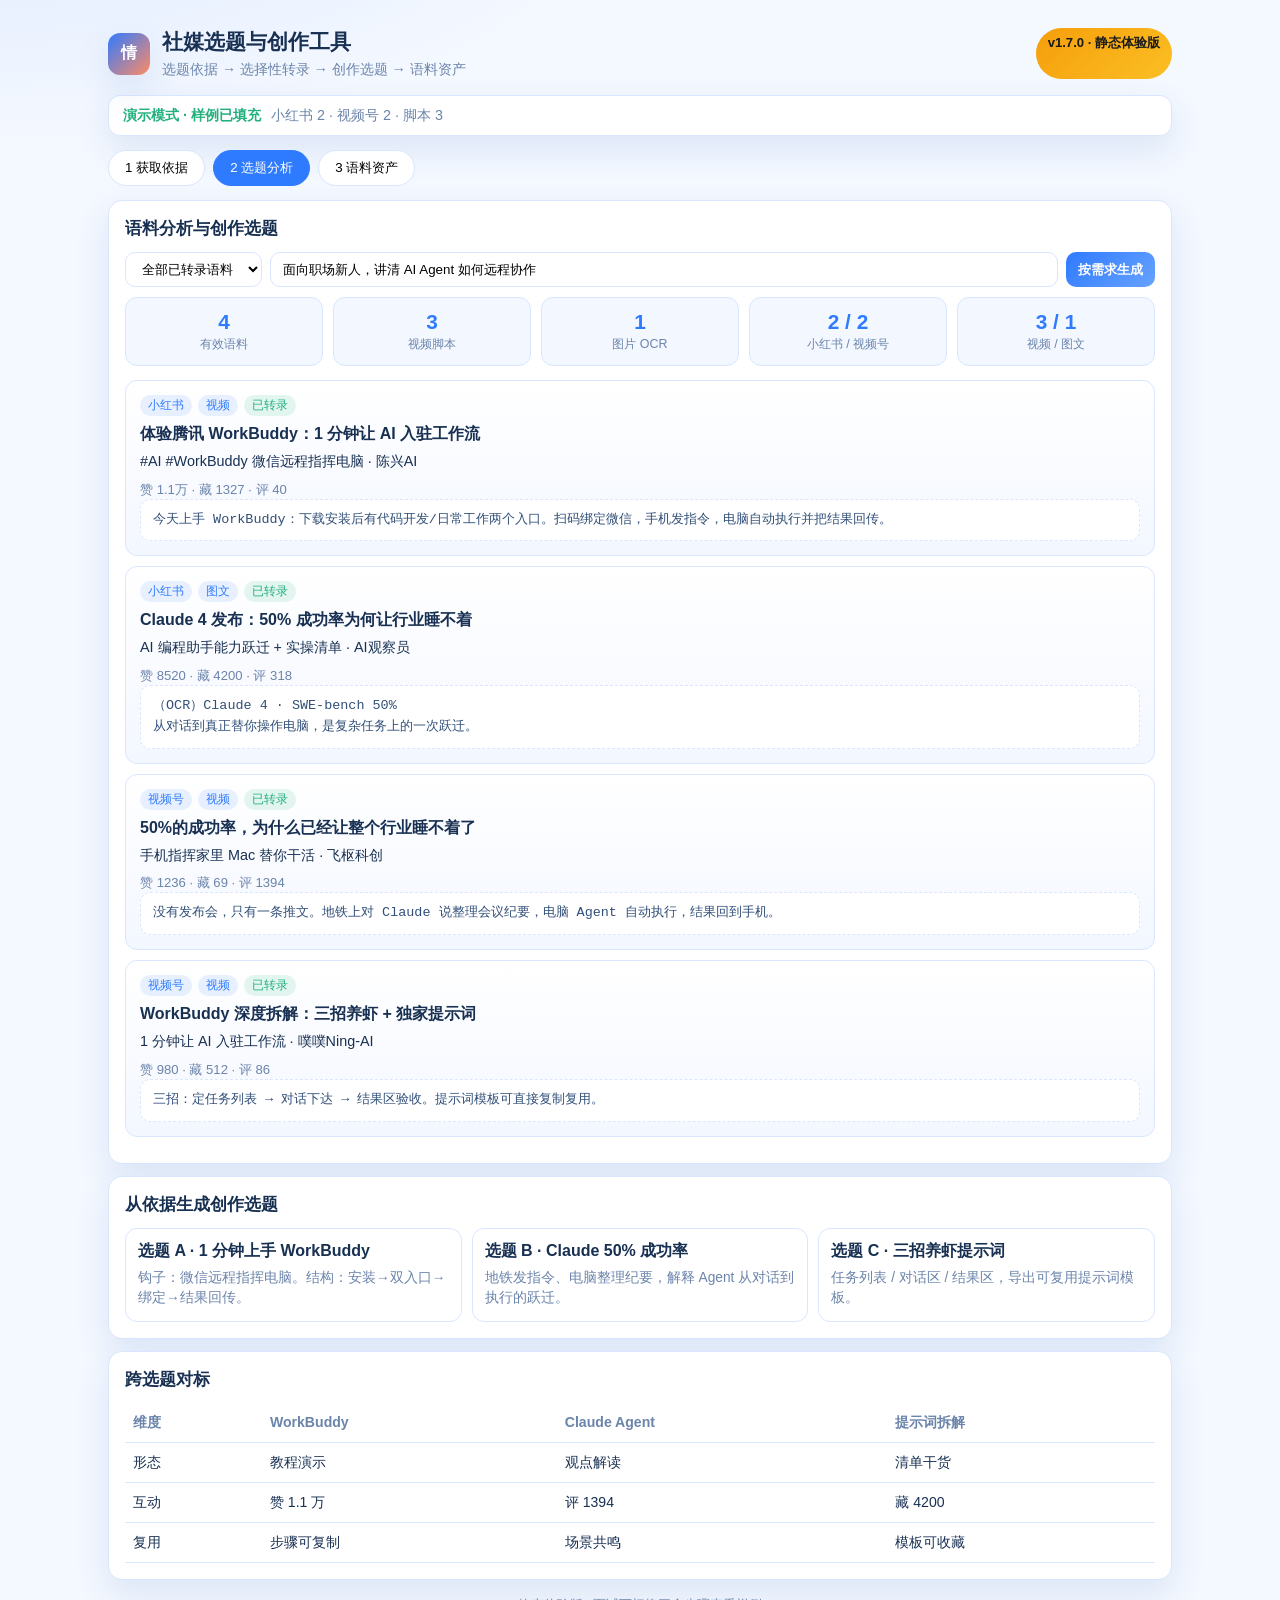
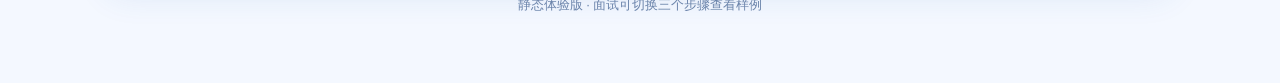
==== commit 333058bf: "Fill topic-ai static demo with sample corpus and topics" ====
--- a/demos/topic-ai/index.html
+++ b/demos/topic-ai/index.html
@@ -1,28 +1,154 @@
 <!DOCTYPE html>
 <html lang="zh-CN">
-  <head>
-    <meta charset="UTF-8" />
-    <meta name="viewport" content="width=device-width, initial-scale=1" />
-    <title>社媒选题与创作工具 · 体验版</title>
-    <meta http-equiv="refresh" content="0; url=static/index.html?demo=1" />
-    <link rel="canonical" href="static/index.html?demo=1" />
-    <style>
-      body {
-        margin: 0;
-        min-height: 100vh;
-        display: grid;
-        place-items: center;
-        font-family: "PingFang SC", "Microsoft YaHei", sans-serif;
-        background: #f4f8ff;
-        color: #183052;
-      }
-      a {
-        color: #2f7bff;
-        font-size: 1.05rem;
-      }
-    </style>
-  </head>
-  <body>
-    <p>正在打开体验版… <a href="static/index.html?demo=1">若未跳转请点此进入</a></p>
-  </body>
+<head>
+  <meta charset="UTF-8" />
+  <meta name="viewport" content="width=device-width, initial-scale=1" />
+  <title>社媒选题与创作工具 · 静态体验版</title>
+  <style>
+    :root {
+      --bg:#f4f8ff; --panel:#fff; --panel2:#f3f7ff; --border:#d9e6ff;
+      --text:#183052; --muted:#6b84ab; --accent:#2f7bff; --ok:#22b07d; --shadow:0 14px 34px rgba(40,96,180,.12);
+    }
+    *{box-sizing:border-box}
+    body{margin:0;min-height:100vh;font-family:"PingFang SC","Microsoft YaHei",sans-serif;color:var(--text);
+      background:radial-gradient(1100px 520px at 0% -10%,rgba(47,123,255,.12),transparent 60%),var(--bg)}
+    .wrap{max-width:1100px;margin:0 auto;padding:28px 18px 56px}
+    header{display:flex;justify-content:space-between;gap:12px;flex-wrap:wrap;margin-bottom:16px}
+    .brand{display:flex;gap:12px;align-items:center}
+    .logo{width:42px;height:42px;border-radius:12px;display:grid;place-items:center;color:#fff;font-weight:800;
+      background:linear-gradient(135deg,#2f7bff,#ff8a65);box-shadow:var(--shadow)}
+    h1{margin:0;font-size:1.3rem}
+    .sub{margin:4px 0 0;color:var(--muted);font-size:.88rem}
+    .badge{padding:6px 12px;border-radius:999px;background:linear-gradient(135deg,#f59e0b,#fbbf24);color:#1a1a1a;font-size:.82rem;font-weight:600}
+    .bar{display:flex;flex-wrap:wrap;gap:10px;align-items:center;background:var(--panel);border:1px solid var(--border);
+      border-radius:12px;padding:10px 14px;margin-bottom:14px;box-shadow:var(--shadow);font-size:.9rem}
+    .ok{color:var(--ok);font-weight:600}
+    .muted{color:var(--muted)}
+    .tabs{display:flex;gap:8px;flex-wrap:wrap;margin-bottom:14px}
+    .tab{border:1px solid var(--border);background:#fff;border-radius:999px;padding:8px 16px;cursor:pointer}
+    .tab.on{background:var(--accent);color:#fff;border-color:var(--accent)}
+    .panel{background:#fff;border:1px solid var(--border);border-radius:14px;padding:16px;margin-bottom:12px;box-shadow:var(--shadow)}
+    .panel h2{margin:0 0 12px;font-size:1.05rem}
+    .stats{display:grid;grid-template-columns:repeat(5,1fr);gap:10px;margin:10px 0 14px}
+    @media(max-width:800px){.stats{grid-template-columns:repeat(2,1fr)}}
+    .stat{background:var(--panel2);border:1px solid var(--border);border-radius:12px;padding:12px;text-align:center}
+    .stat b{display:block;font-size:1.3rem;color:var(--accent)}
+    .stat span{font-size:.78rem;color:var(--muted)}
+    .card{border:1px solid var(--border);border-radius:12px;padding:14px;margin-bottom:10px;background:linear-gradient(180deg,#fff,var(--panel2))}
+    .pill{display:inline-block;padding:2px 8px;border-radius:999px;font-size:.75rem;background:rgba(47,123,255,.1);color:var(--accent);margin-right:6px}
+    .pill.g{background:rgba(34,176,125,.12);color:var(--ok)}
+    .title{font-weight:700;margin:8px 0 6px}
+    .desc{margin:0 0 8px;font-size:.9rem;line-height:1.5}
+    .meta{color:var(--muted);font-size:.82rem}
+    .script{margin:0;padding:10px 12px;background:#fff;border:1px dashed var(--border);border-radius:10px;font-size:.84rem;line-height:1.55;white-space:pre-wrap;color:#314f78}
+    .ideas{display:grid;grid-template-columns:repeat(auto-fit,minmax(230px,1fr));gap:10px}
+    .idea{border:1px solid var(--border);border-radius:12px;padding:12px;background:#fff}
+    .idea strong{display:block;margin-bottom:6px}
+    .idea p{margin:0;color:var(--muted);font-size:.86rem;line-height:1.5}
+    table{width:100%;border-collapse:collapse;font-size:.88rem}
+    th,td{border-bottom:1px solid var(--border);padding:10px 8px;text-align:left}
+    th{color:var(--muted)}
+    .hide{display:none!important}
+    .foot{text-align:center;color:var(--muted);font-size:.82rem;margin-top:16px}
+    .btn{border:1px solid var(--border);background:#fff;border-radius:10px;padding:8px 12px;cursor:pointer}
+    .btn.p{background:linear-gradient(135deg,#2f7bff,#67a2ff);color:#fff;border:0;font-weight:600}
+  </style>
+</head>
+<body>
+<div class="wrap">
+  <header>
+    <div class="brand">
+      <div class="logo" id="logo">情</div>
+      <div>
+        <h1>社媒选题与创作工具</h1>
+        <p class="sub">选题依据 → 选择性转录 → 创作选题 → 语料资产</p>
+      </div>
+    </div>
+    <div class="badge">v1.7.0 · 静态体验版</div>
+  </header>
+
+  <div class="bar">
+    <span class="ok">演示模式 · 样例已填充</span>
+    <span class="muted">小红书 2 · 视频号 2 · 脚本 3</span>
+  </div>
+
+  <div class="tabs">
+    <button class="tab" type="button" data-t="1">1 获取依据</button>
+    <button class="tab on" type="button" data-t="2">2 选题分析</button>
+    <button class="tab" type="button" data-t="3">3 语料资产</button>
+  </div>
+
+  <section id="p1" class="hide">
+    <div class="panel">
+      <h2>采集任务</h2>
+      <div class="card">
+        <span class="pill g">演示任务</span><span class="pill">小红书 / 视频号</span>
+        <div class="title">AI 办公工具</div>
+        <p class="desc">关键词：AI、WorkBuddy、Claude · 已沉淀 4 条依据</p>
+      </div>
+    </div>
+    <div class="panel"><h2>依据列表</h2><div id="list1"></div></div>
+  </section>
+
+  <section id="p2">
+    <div class="panel">
+      <h2>语料分析与创作选题</h2>
+      <div style="display:flex;gap:8px;flex-wrap:wrap;margin-bottom:10px">
+        <select class="btn"><option>全部已转录语料</option></select>
+        <input class="btn" style="flex:1;min-width:220px" value="面向职场新人，讲清 AI Agent 如何远程协作" />
+        <button class="btn p" type="button">按需求生成</button>
+      </div>
+      <div class="stats">
+        <div class="stat"><b>4</b><span>有效语料</span></div>
+        <div class="stat"><b>3</b><span>视频脚本</span></div>
+        <div class="stat"><b>1</b><span>图片 OCR</span></div>
+        <div class="stat"><b>2 / 2</b><span>小红书 / 视频号</span></div>
+        <div class="stat"><b>3 / 1</b><span>视频 / 图文</span></div>
+      </div>
+      <div id="list2"></div>
+    </div>
+    <div class="panel">
+      <h2>从依据生成创作选题</h2>
+      <div class="ideas">
+        <div class="idea"><strong>选题 A · 1 分钟上手 WorkBuddy</strong><p>钩子：微信远程指挥电脑。结构：安装→双入口→绑定→结果回传。</p></div>
+        <div class="idea"><strong>选题 B · Claude 50% 成功率</strong><p>地铁发指令、电脑整理纪要，解释 Agent 从对话到执行的跃迁。</p></div>
+        <div class="idea"><strong>选题 C · 三招养虾提示词</strong><p>任务列表 / 对话区 / 结果区，导出可复用提示词模板。</p></div>
+      </div>
+    </div>
+    <div class="panel">
+      <h2>跨选题对标</h2>
+      <table>
+        <thead><tr><th>维度</th><th>WorkBuddy</th><th>Claude Agent</th><th>提示词拆解</th></tr></thead>
+        <tbody>
+          <tr><td>形态</td><td>教程演示</td><td>观点解读</td><td>清单干货</td></tr>
+          <tr><td>互动</td><td>赞 1.1 万</td><td>评 1394</td><td>藏 4200</td></tr>
+          <tr><td>复用</td><td>步骤可复制</td><td>场景共鸣</td><td>模板可收藏</td></tr>
+        </tbody>
+      </table>
+    </div>
+  </section>
+
+  <section id="p3" class="hide">
+    <div class="panel"><h2>语料资产库</h2><div id="list3"></div></div>
+  </section>
+
+  <p class="foot">静态体验版 · 面试可切换三个步骤查看样例</p>
+</div>
+<script>
+const DATA=[
+  {p:'小红书',t:'视频',a:'陈兴AI',title:'体验腾讯 WorkBuddy：1 分钟让 AI 入驻工作流',desc:'#AI #WorkBuddy 微信远程指挥电脑',m:'赞 1.1万 · 藏 1327 · 评 40',s:'今天上手 WorkBuddy：下载安装后有代码开发/日常工作两个入口。扫码绑定微信，手机发指令，电脑自动执行并把结果回传。'},
+  {p:'小红书',t:'图文',a:'AI观察员',title:'Claude 4 发布：50% 成功率为何让行业睡不着',desc:'AI 编程助手能力跃迁 + 实操清单',m:'赞 8520 · 藏 4200 · 评 318',s:'（OCR）Claude 4 · SWE-bench 50%\n从对话到真正替你操作电脑，是复杂任务上的一次跃迁。'},
+  {p:'视频号',t:'视频',a:'飞枢科创',title:'50%的成功率，为什么已经让整个行业睡不着了',desc:'手机指挥家里 Mac 替你干活',m:'赞 1236 · 藏 69 · 评 1394',s:'没有发布会，只有一条推文。地铁上对 Claude 说整理会议纪要，电脑 Agent 自动执行，结果回到手机。'},
+  {p:'视频号',t:'视频',a:'噗噗Ning-AI',title:'WorkBuddy 深度拆解：三招养虾 + 独家提示词',desc:'1 分钟让 AI 入驻工作流',m:'赞 980 · 藏 512 · 评 86',s:'三招：定任务列表 → 对话下达 → 结果区验收。提示词模板可直接复制复用。'}
+];
+function card(i,show){return `<article class="card"><span class="pill">${i.p}</span><span class="pill">${i.t}</span><span class="pill g">已转录</span><div class="title">${i.title}</div><p class="desc">${i.desc} · ${i.a}</p><div class="meta">${i.m}</div>${show?`<pre class="script">${i.s}</pre>`:''}</article>`}
+function fill(){const h=DATA.map(i=>card(i,false)).join('');const hs=DATA.map(i=>card(i,true)).join('');
+  list1.innerHTML=h;list2.innerHTML=hs;list3.innerHTML=hs}
+function go(t){document.querySelectorAll('.tab').forEach(b=>b.classList.toggle('on',b.dataset.t===t));
+  p1.classList.toggle('hide',t!=='1');p2.classList.toggle('hide',t!=='2');p3.classList.toggle('hide',t!=='3');
+  logo.textContent=t==='1'?'红':t==='3'?'资':'情'}
+document.querySelectorAll('.tab').forEach(b=>b.onclick=()=>go(b.dataset.t));
+fill();go('2');
+</script>
+</body>
 </html>
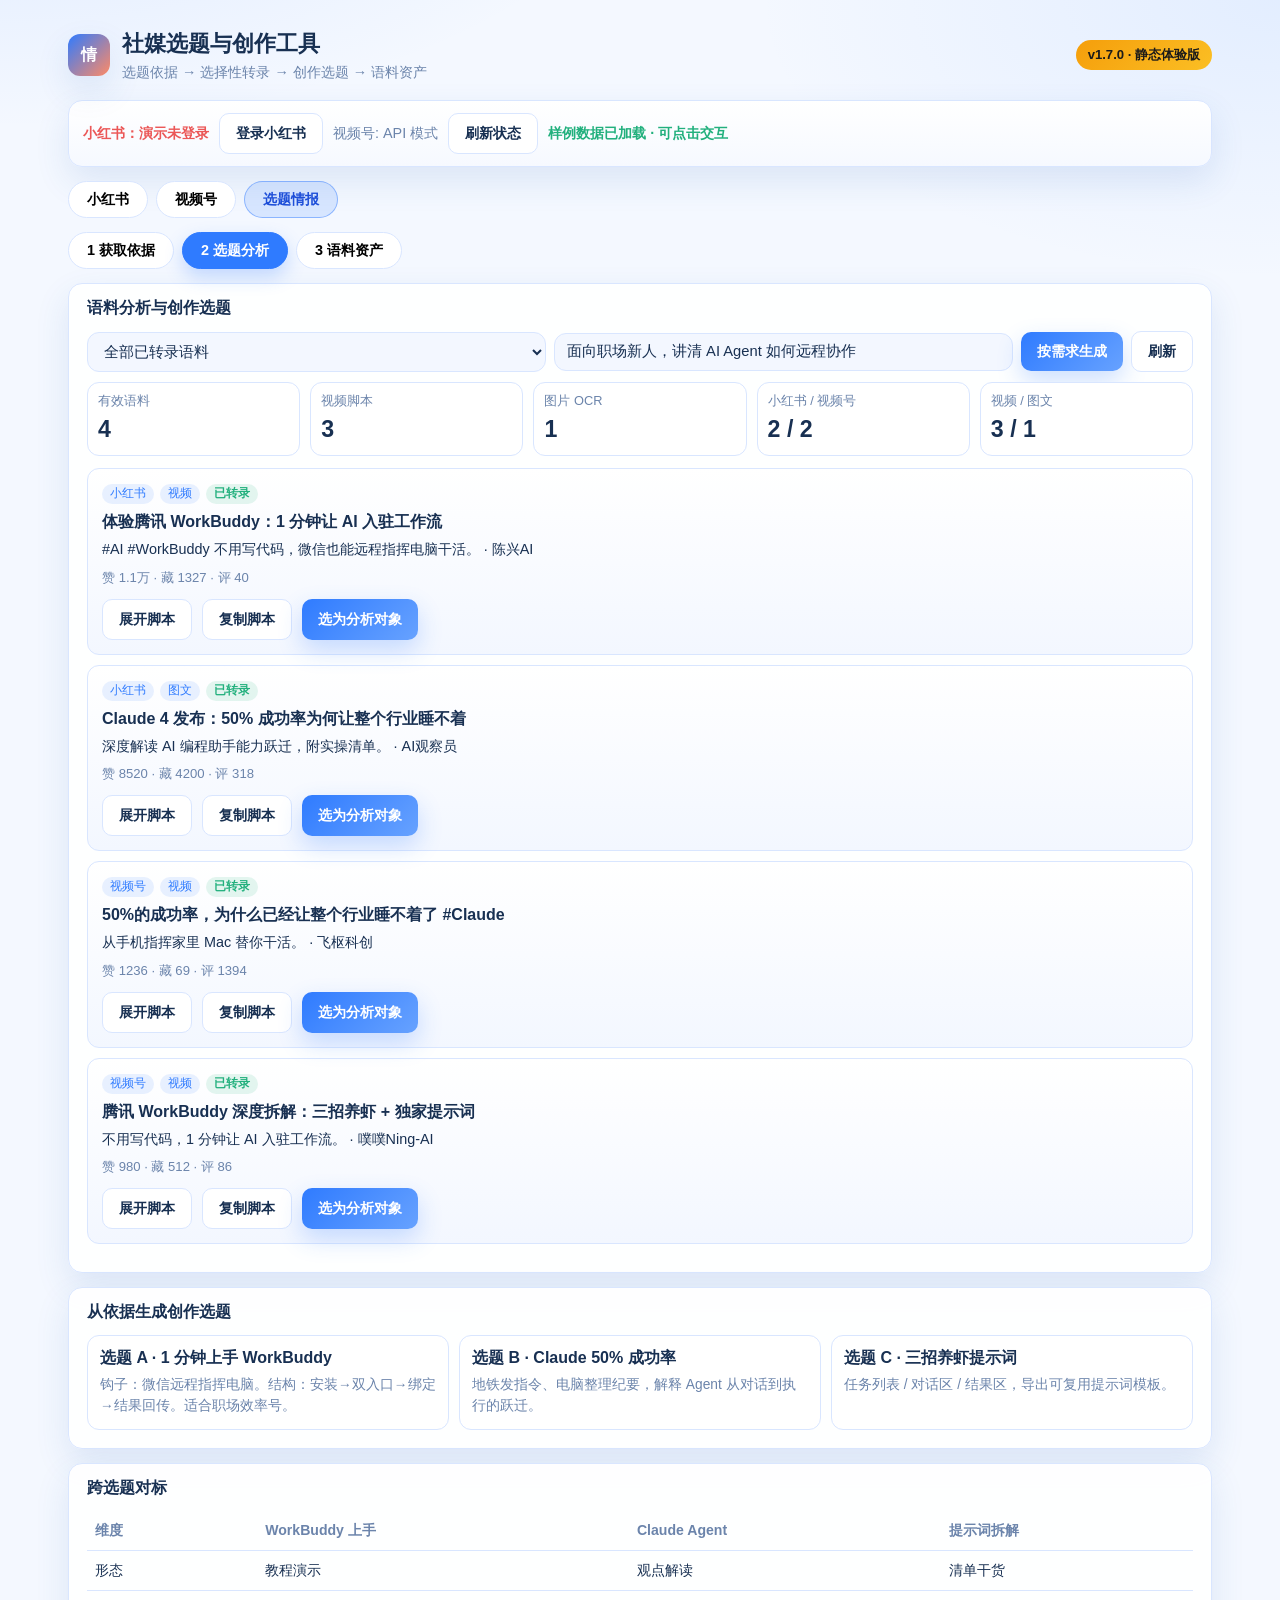
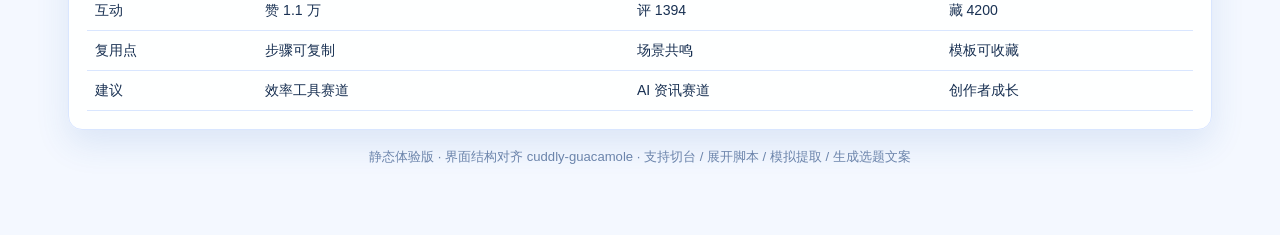
==== commit d96894d5: "Deploy interactive topic-ai static demo and latest portfolio fixes" ====
--- a/demos/topic-ai/index.html
+++ b/demos/topic-ai/index.html
@@ -6,149 +6,525 @@
   <title>社媒选题与创作工具 · 静态体验版</title>
   <style>
     :root {
-      --bg:#f4f8ff; --panel:#fff; --panel2:#f3f7ff; --border:#d9e6ff;
-      --text:#183052; --muted:#6b84ab; --accent:#2f7bff; --ok:#22b07d; --shadow:0 14px 34px rgba(40,96,180,.12);
+      --bg:#f4f8ff; --panel:#fff; --panel-2:#f3f7ff; --border:#d9e6ff;
+      --text:#183052; --muted:#6b84ab; --accent:#2f7bff; --accent-2:#67a2ff;
+      --ok:#22b07d; --err:#eb5757; --shadow:0 14px 34px rgba(40,96,180,.12); --radius:14px;
     }
     *{box-sizing:border-box}
-    body{margin:0;min-height:100vh;font-family:"PingFang SC","Microsoft YaHei",sans-serif;color:var(--text);
-      background:radial-gradient(1100px 520px at 0% -10%,rgba(47,123,255,.12),transparent 60%),var(--bg)}
-    .wrap{max-width:1100px;margin:0 auto;padding:28px 18px 56px}
-    header{display:flex;justify-content:space-between;gap:12px;flex-wrap:wrap;margin-bottom:16px}
-    .brand{display:flex;gap:12px;align-items:center}
-    .logo{width:42px;height:42px;border-radius:12px;display:grid;place-items:center;color:#fff;font-weight:800;
-      background:linear-gradient(135deg,#2f7bff,#ff8a65);box-shadow:var(--shadow)}
-    h1{margin:0;font-size:1.3rem}
-    .sub{margin:4px 0 0;color:var(--muted);font-size:.88rem}
-    .badge{padding:6px 12px;border-radius:999px;background:linear-gradient(135deg,#f59e0b,#fbbf24);color:#1a1a1a;font-size:.82rem;font-weight:600}
-    .bar{display:flex;flex-wrap:wrap;gap:10px;align-items:center;background:var(--panel);border:1px solid var(--border);
-      border-radius:12px;padding:10px 14px;margin-bottom:14px;box-shadow:var(--shadow);font-size:.9rem}
-    .ok{color:var(--ok);font-weight:600}
+    body{
+      margin:0;min-height:100vh;color:var(--text);
+      font-family:-apple-system,BlinkMacSystemFont,"Segoe UI","PingFang SC","Microsoft YaHei",sans-serif;
+      background:
+        radial-gradient(1100px 520px at 0% -10%,rgba(47,123,255,.12),transparent 60%),
+        radial-gradient(900px 480px at 100% 0%,rgba(103,162,255,.12),transparent 58%),
+        var(--bg);
+    }
+    .wrap{max-width:1180px;margin:0 auto;padding:28px 18px 56px}
+    header{display:flex;justify-content:space-between;align-items:center;gap:12px;margin-bottom:18px;flex-wrap:wrap}
+    .brand{display:flex;align-items:center;gap:12px}
+    .logo{
+      width:42px;height:42px;border-radius:12px;display:grid;place-items:center;color:#fff;font-weight:800;
+      background:linear-gradient(135deg,var(--accent),#ff8a65);box-shadow:var(--shadow);
+    }
+    h1{margin:0;font-size:1.4rem}
+    .sub{margin:4px 0 0;color:var(--muted);font-size:.9rem}
+    .badge{
+      padding:6px 12px;border-radius:999px;font-size:.82rem;font-weight:600;
+      background:linear-gradient(135deg,#f59e0b,#fbbf24);color:#1a1a1a;
+    }
+    .status{
+      display:flex;flex-wrap:wrap;gap:10px;align-items:center;margin-bottom:14px;
+      padding:12px 14px;border:1px solid var(--border);border-radius:var(--radius);
+      background:linear-gradient(180deg,#fff,#f6f9ff);box-shadow:var(--shadow);font-size:.9rem;
+    }
+    .ok{color:var(--ok);font-weight:700}
+    .bad{color:var(--err);font-weight:600}
     .muted{color:var(--muted)}
-    .tabs{display:flex;gap:8px;flex-wrap:wrap;margin-bottom:14px}
-    .tab{border:1px solid var(--border);background:#fff;border-radius:999px;padding:8px 16px;cursor:pointer}
-    .tab.on{background:var(--accent);color:#fff;border-color:var(--accent)}
-    .panel{background:#fff;border:1px solid var(--border);border-radius:14px;padding:16px;margin-bottom:12px;box-shadow:var(--shadow)}
-    .panel h2{margin:0 0 12px;font-size:1.05rem}
-    .stats{display:grid;grid-template-columns:repeat(5,1fr);gap:10px;margin:10px 0 14px}
-    @media(max-width:800px){.stats{grid-template-columns:repeat(2,1fr)}}
-    .stat{background:var(--panel2);border:1px solid var(--border);border-radius:12px;padding:12px;text-align:center}
-    .stat b{display:block;font-size:1.3rem;color:var(--accent)}
-    .stat span{font-size:.78rem;color:var(--muted)}
-    .card{border:1px solid var(--border);border-radius:12px;padding:14px;margin-bottom:10px;background:linear-gradient(180deg,#fff,var(--panel2))}
-    .pill{display:inline-block;padding:2px 8px;border-radius:999px;font-size:.75rem;background:rgba(47,123,255,.1);color:var(--accent);margin-right:6px}
-    .pill.g{background:rgba(34,176,125,.12);color:var(--ok)}
+    .platform-tabs,.intel-tabs{display:flex;gap:8px;flex-wrap:wrap;margin-bottom:14px}
+    .ptab,.itab{
+      padding:8px 18px;border-radius:999px;border:1px solid var(--border);
+      background:var(--panel);cursor:pointer;font-size:.9rem;
+    }
+    .ptab.active,.itab.active{
+      border-color:rgba(47,123,255,.45);background:rgba(47,123,255,.14);color:#1d4ed8;font-weight:600;
+    }
+    .itab.active{background:var(--accent);color:#fff;border-color:var(--accent);box-shadow:0 8px 18px rgba(47,123,255,.25)}
+    .panel{
+      background:rgba(255,255,255,.95);border:1px solid var(--border);border-radius:var(--radius);
+      box-shadow:var(--shadow);margin-bottom:14px;
+    }
+    .panel-head{padding:14px 18px 0;font-weight:700}
+    .panel-body{padding:12px 18px 18px}
+    .grid{display:grid;grid-template-columns:380px 1fr;gap:18px}
+    @media(max-width:960px){.grid{grid-template-columns:1fr}}
+    textarea,input,select{
+      width:100%;border:1px solid var(--border);border-radius:12px;background:var(--panel-2);
+      color:var(--text);padding:10px 12px;font-size:.92rem;outline:none;
+    }
+    textarea{min-height:160px;resize:vertical;line-height:1.55}
+    textarea:focus,input:focus,select:focus{border-color:rgba(47,123,255,.55)}
+    .hint{margin-top:8px;color:var(--muted);font-size:.84rem;line-height:1.5}
+    .actions{display:flex;gap:10px;flex-wrap:wrap;margin-top:12px}
+    button{
+      border:none;border-radius:10px;padding:10px 16px;font-size:.9rem;font-weight:600;cursor:pointer;
+      transition:transform .12s ease,box-shadow .2s ease,opacity .15s;
+    }
+    button:hover:not(:disabled){transform:translateY(-1px)}
+    button:disabled{opacity:.55;cursor:not-allowed}
+    .btn{background:#fff;border:1px solid var(--border);color:var(--text)}
+    .btn-primary{background:linear-gradient(135deg,var(--accent),var(--accent-2));color:#fff;box-shadow:0 10px 24px rgba(47,123,255,.24)}
+    .btn-ghost{background:transparent;border:1px solid var(--border);color:var(--muted)}
+    .return-grid{display:grid;grid-template-columns:repeat(5,minmax(100px,1fr));gap:10px;margin:10px 0 4px}
+    @media(max-width:900px){.return-grid{grid-template-columns:repeat(2,1fr)}}
+    .return-card{background:var(--panel);border:1px solid var(--border);border-radius:12px;padding:10px;min-height:74px}
+    .return-label{color:var(--muted);font-size:.8rem;margin-bottom:6px}
+    .return-value{font-size:1.45rem;font-weight:700}
+    .card{
+      border:1px solid var(--border);border-radius:12px;padding:14px;margin-bottom:10px;
+      background:linear-gradient(180deg,#fff,var(--panel-2));transition:box-shadow .2s,border-color .2s;
+    }
+    .card:hover{border-color:rgba(47,123,255,.4);box-shadow:0 8px 20px rgba(15,35,80,.08)}
+    .card.selected{border-color:var(--accent);box-shadow:0 0 0 2px rgba(47,123,255,.15)}
+    .pill{display:inline-block;padding:2px 8px;border-radius:999px;font-size:.74rem;margin-right:6px;background:rgba(47,123,255,.1);color:var(--accent)}
+    .pill.ok{background:rgba(34,176,125,.12);color:var(--ok)}
     .title{font-weight:700;margin:8px 0 6px}
     .desc{margin:0 0 8px;font-size:.9rem;line-height:1.5}
     .meta{color:var(--muted);font-size:.82rem}
-    .script{margin:0;padding:10px 12px;background:#fff;border:1px dashed var(--border);border-radius:10px;font-size:.84rem;line-height:1.55;white-space:pre-wrap;color:#314f78}
+    .script{
+      display:none;margin-top:10px;padding:10px 12px;background:#fff;border:1px dashed var(--border);
+      border-radius:10px;font-size:.84rem;line-height:1.55;white-space:pre-wrap;color:#314f78;
+    }
+    .script.open{display:block;animation:in .2s ease}
+    @keyframes in{from{opacity:0;transform:translateY(4px)}to{opacity:1;transform:none}}
+    .task{
+      margin-top:12px;padding:12px;border-radius:12px;border:1px solid var(--border);background:rgba(47,123,255,.04);
+    }
+    .task.active{border-color:rgba(255,36,66,.35);background:rgba(255,36,66,.06)}
+    .task.done{border-color:rgba(46,204,113,.35);background:rgba(46,204,113,.06)}
+    .task-bar{height:8px;border-radius:999px;background:rgba(0,0,0,.06);overflow:hidden;margin:8px 0}
+    .task-fill{height:100%;width:0;border-radius:999px;background:linear-gradient(90deg,#ff2442,#ff6b6b);transition:width .3s}
     .ideas{display:grid;grid-template-columns:repeat(auto-fit,minmax(230px,1fr));gap:10px}
-    .idea{border:1px solid var(--border);border-radius:12px;padding:12px;background:#fff}
+    .idea{border:1px solid var(--border);border-radius:12px;padding:12px;background:#fff;cursor:pointer;transition:.15s}
+    .idea:hover,.idea.on{border-color:rgba(47,123,255,.45);background:var(--panel-2)}
     .idea strong{display:block;margin-bottom:6px}
     .idea p{margin:0;color:var(--muted);font-size:.86rem;line-height:1.5}
     table{width:100%;border-collapse:collapse;font-size:.88rem}
     th,td{border-bottom:1px solid var(--border);padding:10px 8px;text-align:left}
     th{color:var(--muted)}
+    .toast{
+      position:fixed;left:50%;bottom:28px;transform:translateX(-50%) translateY(20px);opacity:0;
+      background:#183052;color:#fff;padding:10px 16px;border-radius:999px;font-size:.88rem;
+      transition:.25s;z-index:20;pointer-events:none;
+    }
+    .toast.show{opacity:1;transform:translateX(-50%) translateY(0)}
     .hide{display:none!important}
-    .foot{text-align:center;color:var(--muted);font-size:.82rem;margin-top:16px}
-    .btn{border:1px solid var(--border);background:#fff;border-radius:10px;padding:8px 12px;cursor:pointer}
-    .btn.p{background:linear-gradient(135deg,#2f7bff,#67a2ff);color:#fff;border:0;font-weight:600}
+    .row{display:flex;gap:8px;flex-wrap:wrap;align-items:center;margin-bottom:10px}
+    .row input,.row select{width:auto;min-width:160px;flex:1}
+    .copy-box{
+      margin-top:12px;padding:12px;border:1px solid rgba(47,123,255,.22);border-radius:12px;background:rgba(255,255,255,.85);
+    }
+    .foot{text-align:center;color:var(--muted);font-size:.82rem;margin-top:18px}
   </style>
 </head>
 <body>
-<div class="wrap">
-  <header>
-    <div class="brand">
-      <div class="logo" id="logo">情</div>
-      <div>
-        <h1>社媒选题与创作工具</h1>
-        <p class="sub">选题依据 → 选择性转录 → 创作选题 → 语料资产</p>
+  <div class="wrap">
+    <header>
+      <div class="brand">
+        <div class="logo" id="logo">情</div>
+        <div>
+          <h1>社媒选题与创作工具</h1>
+          <p class="sub" id="subtitle">选题依据 → 选择性转录 → 创作选题 → 语料资产</p>
+        </div>
       </div>
+      <div class="badge">v1.7.0 · 静态体验版</div>
+    </header>
+
+    <div class="status">
+      <span id="loginState" class="bad">小红书：演示未登录</span>
+      <button class="btn" type="button" id="btnLogin">登录小红书</button>
+      <span class="muted">视频号: API 模式</span>
+      <button class="btn" type="button" id="btnRefresh">刷新状态</button>
+      <span class="ok" id="demoHint">样例数据已加载 · 可点击交互</span>
     </div>
-    <div class="badge">v1.7.0 · 静态体验版</div>
-  </header>
-
-  <div class="bar">
-    <span class="ok">演示模式 · 样例已填充</span>
-    <span class="muted">小红书 2 · 视频号 2 · 脚本 3</span>
+
+    <div class="platform-tabs">
+      <button class="ptab" type="button" data-p="xhs">小红书</button>
+      <button class="ptab" type="button" data-p="channels">视频号</button>
+      <button class="ptab active" type="button" data-p="intel">选题情报</button>
+    </div>
+
+    <!-- 小红书 / 视频号：双栏提取 -->
+    <section id="view-extract" class="hide">
+      <div class="grid">
+        <div class="panel">
+          <div class="panel-head">创建采集任务</div>
+          <div class="panel-body">
+            <label class="hint">每行一个分享链接（演示可点「模拟提取」）</label>
+            <textarea id="urls" placeholder="每行一个分享链接"></textarea>
+            <div class="actions">
+              <button class="btn-primary" type="button" id="btnExtract">模拟提取并转录</button>
+              <button class="btn" type="button" id="btnClear">清空</button>
+            </div>
+            <div class="task" id="taskBox">
+              <div><strong id="taskTitle">等待开始</strong> <span class="muted" id="taskPct">0%</span></div>
+              <div class="task-bar"><div class="task-fill" id="taskFill"></div></div>
+              <div class="hint" id="taskLabel">点击「模拟提取并转录」查看进度动画</div>
+            </div>
+            <p class="hint">静态体验版不连接真实采集；进度与结果均为演示数据。</p>
+          </div>
+        </div>
+        <div class="panel">
+          <div class="panel-head">提取结果 · <span id="extractPlat">小红书</span></div>
+          <div class="panel-body">
+            <div class="row">
+              <input id="filterExtract" placeholder="筛选标题 / 作者" />
+              <button class="btn" type="button" id="btnFilterExtract">筛选</button>
+            </div>
+            <div id="extractList"></div>
+          </div>
+        </div>
+      </div>
+    </section>
+
+    <!-- 选题情报 -->
+    <section id="view-intel">
+      <div class="intel-tabs">
+        <button class="itab" type="button" data-i="1">1 获取依据</button>
+        <button class="itab active" type="button" data-i="2">2 选题分析</button>
+        <button class="itab" type="button" data-i="3">3 语料资产</button>
+      </div>
+
+      <section id="intel-1" class="hide">
+        <div class="panel">
+          <div class="panel-head">已保存的采集任务</div>
+          <div class="panel-body">
+            <div class="card selected">
+              <span class="pill ok">演示任务</span><span class="pill">小红书 / 视频号</span>
+              <div class="title">AI 办公工具</div>
+              <p class="desc">关键词：AI、WorkBuddy、Claude · 组合检索 · 已沉淀 4 条依据</p>
+              <div class="actions">
+                <button class="btn-primary" type="button" id="btnRunTopic">模拟运行采集</button>
+                <button class="btn" type="button" onclick="switchIntel('2')">去选题分析 →</button>
+              </div>
+            </div>
+          </div>
+        </div>
+        <div class="panel">
+          <div class="panel-head">依据列表</div>
+          <div class="panel-body" id="basisList"></div>
+        </div>
+      </section>
+
+      <section id="intel-2">
+        <div class="panel">
+          <div class="panel-head">语料分析与创作选题</div>
+          <div class="panel-body">
+            <div class="row">
+              <select id="corpusFilter">
+                <option value="all">全部已转录语料</option>
+                <option value="小红书">仅小红书</option>
+                <option value="视频号">仅视频号</option>
+              </select>
+              <input id="needInput" value="面向职场新人，讲清 AI Agent 如何远程协作" />
+              <button class="btn-primary" type="button" id="btnGen">按需求生成</button>
+              <button class="btn" type="button" id="btnRefreshCorpus">刷新</button>
+            </div>
+            <div class="return-grid">
+              <div class="return-card"><div class="return-label">有效语料</div><div class="return-value" id="s1">4</div></div>
+              <div class="return-card"><div class="return-label">视频脚本</div><div class="return-value" id="s2">3</div></div>
+              <div class="return-card"><div class="return-label">图片 OCR</div><div class="return-value" id="s3">1</div></div>
+              <div class="return-card"><div class="return-label">小红书 / 视频号</div><div class="return-value" id="s4">2 / 2</div></div>
+              <div class="return-card"><div class="return-label">视频 / 图文</div><div class="return-value" id="s5">3 / 1</div></div>
+            </div>
+            <div id="corpusList" style="margin-top:12px"></div>
+          </div>
+        </div>
+
+        <div class="panel">
+          <div class="panel-head">从依据生成创作选题</div>
+          <div class="panel-body">
+            <div class="ideas" id="ideaList"></div>
+            <div class="copy-box hide" id="copyBox">
+              <div class="row" style="justify-content:space-between">
+                <strong id="copyTitle">文案工作台</strong>
+                <button class="btn" type="button" id="btnCopy">复制文案</button>
+              </div>
+              <textarea id="copyDraft" style="min-height:160px;margin-top:8px"></textarea>
+            </div>
+          </div>
+        </div>
+
+        <div class="panel">
+          <div class="panel-head">跨选题对标</div>
+          <div class="panel-body">
+            <table>
+              <thead><tr><th>维度</th><th>WorkBuddy 上手</th><th>Claude Agent</th><th>提示词拆解</th></tr></thead>
+              <tbody>
+                <tr><td>形态</td><td>教程演示</td><td>观点解读</td><td>清单干货</td></tr>
+                <tr><td>互动</td><td>赞 1.1 万</td><td>评 1394</td><td>藏 4200</td></tr>
+                <tr><td>复用点</td><td>步骤可复制</td><td>场景共鸣</td><td>模板可收藏</td></tr>
+                <tr><td>建议</td><td>效率工具赛道</td><td>AI 资讯赛道</td><td>创作者成长</td></tr>
+              </tbody>
+            </table>
+          </div>
+        </div>
+      </section>
+
+      <section id="intel-3" class="hide">
+        <div class="panel">
+          <div class="panel-head">语料资产库</div>
+          <div class="panel-body">
+            <div class="row">
+              <input id="assetQ" placeholder="搜索标题 / 作者 / 脚本关键词" />
+              <button class="btn" type="button" id="btnAssetSearch">筛选</button>
+            </div>
+            <div id="assetList"></div>
+          </div>
+        </div>
+      </section>
+    </section>
+
+    <p class="foot">静态体验版 · 界面结构对齐 cuddly-guacamole · 支持切台 / 展开脚本 / 模拟提取 / 生成选题文案</p>
   </div>
-
-  <div class="tabs">
-    <button class="tab" type="button" data-t="1">1 获取依据</button>
-    <button class="tab on" type="button" data-t="2">2 选题分析</button>
-    <button class="tab" type="button" data-t="3">3 语料资产</button>
-  </div>
-
-  <section id="p1" class="hide">
-    <div class="panel">
-      <h2>采集任务</h2>
-      <div class="card">
-        <span class="pill g">演示任务</span><span class="pill">小红书 / 视频号</span>
-        <div class="title">AI 办公工具</div>
-        <p class="desc">关键词：AI、WorkBuddy、Claude · 已沉淀 4 条依据</p>
-      </div>
+  <div class="toast" id="toast"></div>
+
+<script>
+const DATA = [
+  {id:'x1', platform:'小红书', type:'视频', author:'陈兴AI', title:'体验腾讯 WorkBuddy：1 分钟让 AI 入驻工作流',
+   desc:'#AI #WorkBuddy 不用写代码，微信也能远程指挥电脑干活。', liked:'1.1万', collected:'1327', comment:'40',
+   script:'腾讯版 OpenClaw 来了，今天上手 WorkBuddy。\n下载安装后有两个入口：代码开发、日常工作。\n扫码绑定微信后，手机发一条消息，电脑自动执行并把结果回传手机。'},
+  {id:'x2', platform:'小红书', type:'图文', author:'AI观察员', title:'Claude 4 发布：50% 成功率为何让整个行业睡不着',
+   desc:'深度解读 AI 编程助手能力跃迁，附实操清单。', liked:'8520', collected:'4200', comment:'318',
+   script:'（OCR）Claude 4 · SWE-bench 50%\n从对话到真正替你操作电脑，是复杂软件工程任务上的一次跃迁。'},
+  {id:'c1', platform:'视频号', type:'视频', author:'飞枢科创', title:'50%的成功率，为什么已经让整个行业睡不着了 #Claude',
+   desc:'从手机指挥家里 Mac 替你干活。', liked:'1236', collected:'69', comment:'1394',
+   script:'没有发布会，只有一条推文。\n地铁上对 Claude 说：整理昨天会议纪要。\n电脑 Agent 自动执行，结果回到手机。'},
+  {id:'c2', platform:'视频号', type:'视频', author:'噗噗Ning-AI', title:'腾讯 WorkBuddy 深度拆解：三招养虾 + 独家提示词',
+   desc:'不用写代码，1 分钟让 AI 入驻工作流。', liked:'980', collected:'512', comment:'86',
+   script:'三招养虾：定任务列表 → 对话下达 → 结果区验收。\n提示词模板可直接复制到你的工作流复用。'}
+];
+
+const IDEAS = [
+  {t:'选题 A · 1 分钟上手 WorkBuddy', p:'钩子：微信远程指挥电脑。结构：安装→双入口→绑定→结果回传。适合职场效率号。',
+   draft:'【标题】1 分钟让 AI 入驻工作流：WorkBuddy 上手\n【钩子】不用写代码，微信也能远程指挥电脑。\n【结构】\n1. 下载安装\n2. 代码开发 / 日常工作双入口\n3. 扫码绑定微信\n4. 手机发指令，电脑执行并回传\n【CTA】评论区扣 1，发你提示词模板'},
+  {t:'选题 B · Claude 50% 成功率', p:'地铁发指令、电脑整理纪要，解释 Agent 从对话到执行的跃迁。',
+   draft:'【标题】50% 成功率，为什么行业睡不着\n【场景】地铁上说一句「整理会议纪要」\n【观点】从聊天到执行，才是 Agent 分水岭\n【结尾】给你 3 条可立刻试的指令'},
+  {t:'选题 C · 三招养虾提示词', p:'任务列表 / 对话区 / 结果区，导出可复用提示词模板。',
+   draft:'【标题】WorkBuddy 三招养虾\n1) 先写清任务列表\n2) 对话区下达可验收指令\n3) 结果区逐项核对\n【福利】文末领取提示词模板'}
+];
+
+let platform = 'intel';
+let intelTab = '2';
+let loggedIn = false;
+let openScripts = new Set();
+
+function toast(msg){
+  const el = document.getElementById('toast');
+  el.textContent = msg; el.classList.add('show');
+  clearTimeout(toast._t); toast._t = setTimeout(()=>el.classList.remove('show'), 1800);
+}
+
+function cardHtml(item, {selectable=false, selected=false}={}){
+  const open = openScripts.has(item.id);
+  return `<article class="card ${selected?'selected':''}" data-id="${item.id}">
+    <span class="pill">${item.platform}</span><span class="pill">${item.type}</span><span class="pill ok">已转录</span>
+    <div class="title">${item.title}</div>
+    <p class="desc">${item.desc} · ${item.author}</p>
+    <div class="meta">赞 ${item.liked} · 藏 ${item.collected} · 评 ${item.comment}</div>
+    <div class="actions">
+      <button class="btn" type="button" data-act="toggle" data-id="${item.id}">${open?'收起脚本':'展开脚本'}</button>
+      <button class="btn" type="button" data-act="copy" data-id="${item.id}">复制脚本</button>
+      ${selectable?`<button class="btn-primary" type="button" data-act="pick" data-id="${item.id}">选为分析对象</button>`:''}
     </div>
-    <div class="panel"><h2>依据列表</h2><div id="list1"></div></div>
-  </section>
-
-  <section id="p2">
-    <div class="panel">
-      <h2>语料分析与创作选题</h2>
-      <div style="display:flex;gap:8px;flex-wrap:wrap;margin-bottom:10px">
-        <select class="btn"><option>全部已转录语料</option></select>
-        <input class="btn" style="flex:1;min-width:220px" value="面向职场新人，讲清 AI Agent 如何远程协作" />
-        <button class="btn p" type="button">按需求生成</button>
-      </div>
-      <div class="stats">
-        <div class="stat"><b>4</b><span>有效语料</span></div>
-        <div class="stat"><b>3</b><span>视频脚本</span></div>
-        <div class="stat"><b>1</b><span>图片 OCR</span></div>
-        <div class="stat"><b>2 / 2</b><span>小红书 / 视频号</span></div>
-        <div class="stat"><b>3 / 1</b><span>视频 / 图文</span></div>
-      </div>
-      <div id="list2"></div>
-    </div>
-    <div class="panel">
-      <h2>从依据生成创作选题</h2>
-      <div class="ideas">
-        <div class="idea"><strong>选题 A · 1 分钟上手 WorkBuddy</strong><p>钩子：微信远程指挥电脑。结构：安装→双入口→绑定→结果回传。</p></div>
-        <div class="idea"><strong>选题 B · Claude 50% 成功率</strong><p>地铁发指令、电脑整理纪要，解释 Agent 从对话到执行的跃迁。</p></div>
-        <div class="idea"><strong>选题 C · 三招养虾提示词</strong><p>任务列表 / 对话区 / 结果区，导出可复用提示词模板。</p></div>
-      </div>
-    </div>
-    <div class="panel">
-      <h2>跨选题对标</h2>
-      <table>
-        <thead><tr><th>维度</th><th>WorkBuddy</th><th>Claude Agent</th><th>提示词拆解</th></tr></thead>
-        <tbody>
-          <tr><td>形态</td><td>教程演示</td><td>观点解读</td><td>清单干货</td></tr>
-          <tr><td>互动</td><td>赞 1.1 万</td><td>评 1394</td><td>藏 4200</td></tr>
-          <tr><td>复用</td><td>步骤可复制</td><td>场景共鸣</td><td>模板可收藏</td></tr>
-        </tbody>
-      </table>
-    </div>
-  </section>
-
-  <section id="p3" class="hide">
-    <div class="panel"><h2>语料资产库</h2><div id="list3"></div></div>
-  </section>
-
-  <p class="foot">静态体验版 · 面试可切换三个步骤查看样例</p>
-</div>
-<script>
-const DATA=[
-  {p:'小红书',t:'视频',a:'陈兴AI',title:'体验腾讯 WorkBuddy：1 分钟让 AI 入驻工作流',desc:'#AI #WorkBuddy 微信远程指挥电脑',m:'赞 1.1万 · 藏 1327 · 评 40',s:'今天上手 WorkBuddy：下载安装后有代码开发/日常工作两个入口。扫码绑定微信，手机发指令，电脑自动执行并把结果回传。'},
-  {p:'小红书',t:'图文',a:'AI观察员',title:'Claude 4 发布：50% 成功率为何让行业睡不着',desc:'AI 编程助手能力跃迁 + 实操清单',m:'赞 8520 · 藏 4200 · 评 318',s:'（OCR）Claude 4 · SWE-bench 50%\n从对话到真正替你操作电脑，是复杂任务上的一次跃迁。'},
-  {p:'视频号',t:'视频',a:'飞枢科创',title:'50%的成功率，为什么已经让整个行业睡不着了',desc:'手机指挥家里 Mac 替你干活',m:'赞 1236 · 藏 69 · 评 1394',s:'没有发布会，只有一条推文。地铁上对 Claude 说整理会议纪要，电脑 Agent 自动执行，结果回到手机。'},
-  {p:'视频号',t:'视频',a:'噗噗Ning-AI',title:'WorkBuddy 深度拆解：三招养虾 + 独家提示词',desc:'1 分钟让 AI 入驻工作流',m:'赞 980 · 藏 512 · 评 86',s:'三招：定任务列表 → 对话下达 → 结果区验收。提示词模板可直接复制复用。'}
-];
-function card(i,show){return `<article class="card"><span class="pill">${i.p}</span><span class="pill">${i.t}</span><span class="pill g">已转录</span><div class="title">${i.title}</div><p class="desc">${i.desc} · ${i.a}</p><div class="meta">${i.m}</div>${show?`<pre class="script">${i.s}</pre>`:''}</article>`}
-function fill(){const h=DATA.map(i=>card(i,false)).join('');const hs=DATA.map(i=>card(i,true)).join('');
-  list1.innerHTML=h;list2.innerHTML=hs;list3.innerHTML=hs}
-function go(t){document.querySelectorAll('.tab').forEach(b=>b.classList.toggle('on',b.dataset.t===t));
-  p1.classList.toggle('hide',t!=='1');p2.classList.toggle('hide',t!=='2');p3.classList.toggle('hide',t!=='3');
-  logo.textContent=t==='1'?'红':t==='3'?'资':'情'}
-document.querySelectorAll('.tab').forEach(b=>b.onclick=()=>go(b.dataset.t));
-fill();go('2');
+    <pre class="script ${open?'open':''}">${item.script}</pre>
+  </article>`;
+}
+
+function filtered(platformFilter, q){
+  return DATA.filter(i=>{
+    if(platformFilter && platformFilter!=='all' && i.platform!==platformFilter) return false;
+    if(!q) return true;
+    const blob = i.title+i.author+i.script+i.desc;
+    return blob.includes(q);
+  });
+}
+
+function renderExtract(){
+  const plat = platform==='channels'?'视频号':'小红书';
+  document.getElementById('extractPlat').textContent = plat;
+  const q = document.getElementById('filterExtract').value.trim();
+  const list = filtered(plat, q);
+  document.getElementById('extractList').innerHTML = list.map(i=>cardHtml(i)).join('') || '<p class="hint">无匹配结果</p>';
+}
+
+function renderBasis(){
+  document.getElementById('basisList').innerHTML = DATA.map(i=>cardHtml(i)).join('');
+}
+
+function renderCorpus(){
+  const f = document.getElementById('corpusFilter').value;
+  const list = filtered(f==='all'?null:f, '');
+  document.getElementById('s1').textContent = list.length;
+  document.getElementById('s2').textContent = list.filter(i=>i.type==='视频').length;
+  document.getElementById('s3').textContent = list.filter(i=>i.script.includes('OCR')).length;
+  const xhs = list.filter(i=>i.platform==='小红书').length;
+  const ch = list.filter(i=>i.platform==='视频号').length;
+  document.getElementById('s4').textContent = `${xhs} / ${ch}`;
+  document.getElementById('s5').textContent = `${list.filter(i=>i.type==='视频').length} / ${list.filter(i=>i.type==='图文').length}`;
+  document.getElementById('corpusList').innerHTML = list.map(i=>cardHtml(i,{selectable:true})).join('');
+}
+
+function renderIdeas(){
+  document.getElementById('ideaList').innerHTML = IDEAS.map((idea,idx)=>`
+    <div class="idea" data-idea="${idx}">
+      <strong>${idea.t}</strong>
+      <p>${idea.p}</p>
+    </div>`).join('');
+}
+
+function renderAssets(){
+  const q = document.getElementById('assetQ').value.trim();
+  const list = filtered(null, q);
+  document.getElementById('assetList').innerHTML = list.map(i=>cardHtml(i)).join('') || '<p class="hint">无匹配资产</p>';
+}
+
+function switchPlatform(p){
+  platform = p;
+  document.querySelectorAll('.ptab').forEach(b=>b.classList.toggle('active', b.dataset.p===p));
+  const logo = document.getElementById('logo');
+  const sub = document.getElementById('subtitle');
+  if(p==='intel'){
+    document.getElementById('view-extract').classList.add('hide');
+    document.getElementById('view-intel').classList.remove('hide');
+    logo.textContent='情'; sub.textContent='选题依据 → 选择性转录 → 创作选题 → 语料资产';
+  } else {
+    document.getElementById('view-intel').classList.add('hide');
+    document.getElementById('view-extract').classList.remove('hide');
+    logo.textContent = p==='channels'?'号':'红';
+    sub.textContent = p==='channels'?'微信视频号 · 关键词发现 + 口播转写':'小红书 · 关键词/账号发现 + 链接提取';
+    document.getElementById('urls').value = p==='channels'
+      ? 'https://weixin.qq.com/sph/demo001\nhttps://weixin.qq.com/sph/demo002'
+      : 'https://www.xiaohongshu.com/explore/demo001\nhttps://www.xiaohongshu.com/explore/demo002';
+    renderExtract();
+  }
+}
+
+function switchIntel(i){
+  intelTab = i;
+  document.querySelectorAll('.itab').forEach(b=>b.classList.toggle('active', b.dataset.i===i));
+  ['1','2','3'].forEach(n=>{
+    document.getElementById('intel-'+n).classList.toggle('hide', n!==i);
+  });
+  if(i==='1') renderBasis();
+  if(i==='2'){ renderCorpus(); renderIdeas(); }
+  if(i==='3') renderAssets();
+}
+
+function onCardClick(e){
+  const btn = e.target.closest('button[data-act]');
+  if(!btn) return;
+  const item = DATA.find(d=>d.id===btn.dataset.id);
+  if(!item) return;
+  if(btn.dataset.act==='toggle'){
+    if(openScripts.has(item.id)) openScripts.delete(item.id); else openScripts.add(item.id);
+    refreshCurrentLists();
+  }
+  if(btn.dataset.act==='copy'){
+    navigator.clipboard?.writeText(item.script).then(()=>toast('脚本已复制')).catch(()=>toast('复制失败，请手动选择'));
+  }
+  if(btn.dataset.act==='pick'){
+    document.getElementById('needInput').value = `基于「${item.title}」产出一条职场向短视频脚本`;
+    document.getElementById('copyBox').classList.remove('hide');
+    document.getElementById('copyTitle').textContent = '文案工作台 · '+item.author;
+    document.getElementById('copyDraft').value = `参考语料：${item.title}\n\n${item.script}\n\n——\n请改写成 45 秒口播，保留钩子与 CTA。`;
+    toast('已选为分析对象');
+    document.getElementById('copyBox').scrollIntoView({behavior:'smooth', block:'nearest'});
+  }
+}
+
+function refreshCurrentLists(){
+  if(platform!=='intel') renderExtract();
+  else if(intelTab==='1') renderBasis();
+  else if(intelTab==='2') renderCorpus();
+  else renderAssets();
+}
+
+function simulateExtract(){
+  const box = document.getElementById('taskBox');
+  const fill = document.getElementById('taskFill');
+  const title = document.getElementById('taskTitle');
+  const pct = document.getElementById('taskPct');
+  const label = document.getElementById('taskLabel');
+  const btn = document.getElementById('btnExtract');
+  btn.disabled = true;
+  box.className = 'task active';
+  let n = 0;
+  const steps = ['解析链接…','拉取正文…','语音转写…','写入语料库…','完成'];
+  const timer = setInterval(()=>{
+    n += 20;
+    fill.style.width = n+'%';
+    pct.textContent = n+'%';
+    title.textContent = n>=100 ? '提取完成' : '提取中';
+    label.textContent = steps[Math.min(Math.floor(n/20), steps.length-1)];
+    if(n>=100){
+      clearInterval(timer);
+      box.className = 'task done';
+      btn.disabled = false;
+      toast('演示提取完成 · 右侧已是样例结果');
+      renderExtract();
+    }
+  }, 280);
+}
+
+document.querySelectorAll('.ptab').forEach(b=>b.onclick=()=>switchPlatform(b.dataset.p));
+document.querySelectorAll('.itab').forEach(b=>b.onclick=()=>switchIntel(b.dataset.i));
+document.body.addEventListener('click', onCardClick);
+document.getElementById('btnExtract').onclick = simulateExtract;
+document.getElementById('btnClear').onclick = ()=>{ document.getElementById('urls').value=''; toast('已清空输入'); };
+document.getElementById('btnFilterExtract').onclick = renderExtract;
+document.getElementById('filterExtract').oninput = renderExtract;
+document.getElementById('corpusFilter').onchange = renderCorpus;
+document.getElementById('btnRefreshCorpus').onclick = ()=>{ renderCorpus(); toast('语料已刷新'); };
+document.getElementById('btnAssetSearch').onclick = renderAssets;
+document.getElementById('assetQ').oninput = renderAssets;
+document.getElementById('btnLogin').onclick = ()=>{
+  loggedIn = !loggedIn;
+  document.getElementById('loginState').textContent = loggedIn ? '小红书：已登录（演示）' : '小红书：演示未登录';
+  document.getElementById('loginState').className = loggedIn ? 'ok' : 'bad';
+  document.getElementById('btnLogin').textContent = loggedIn ? '退出登录' : '登录小红书';
+  toast(loggedIn ? '演示登录成功' : '已退出登录');
+};
+document.getElementById('btnRefresh').onclick = ()=>toast('状态已刷新（演示）');
+document.getElementById('btnRunTopic').onclick = ()=>{
+  toast('模拟采集完成 · 4 条依据已就绪');
+  switchIntel('2');
+};
+document.getElementById('btnGen').onclick = ()=>{
+  const need = document.getElementById('needInput').value.trim() || '职场 AI 效率';
+  document.getElementById('copyBox').classList.remove('hide');
+  document.getElementById('copyTitle').textContent = '文案工作台 · 按需求生成';
+  document.getElementById('copyDraft').value = `【需求】${need}\n\n${IDEAS[0].draft}`;
+  document.querySelectorAll('.idea').forEach((el,i)=>el.classList.toggle('on', i===0));
+  toast('已生成 3 个选题方向');
+  document.getElementById('copyBox').scrollIntoView({behavior:'smooth', block:'nearest'});
+};
+document.getElementById('ideaList').addEventListener('click', e=>{
+  const idea = e.target.closest('[data-idea]');
+  if(!idea) return;
+  const idx = Number(idea.dataset.idea);
+  document.querySelectorAll('.idea').forEach(el=>el.classList.toggle('on', el===idea));
+  document.getElementById('copyBox').classList.remove('hide');
+  document.getElementById('copyTitle').textContent = IDEAS[idx].t;
+  document.getElementById('copyDraft').value = IDEAS[idx].draft;
+  toast('已载入选题文案');
+});
+document.getElementById('btnCopy').onclick = ()=>{
+  const t = document.getElementById('copyDraft').value;
+  navigator.clipboard?.writeText(t).then(()=>toast('文案已复制')).catch(()=>toast('请手动复制'));
+};
+
+switchPlatform('intel');
+switchIntel('2');
 </script>
 </body>
 </html>
